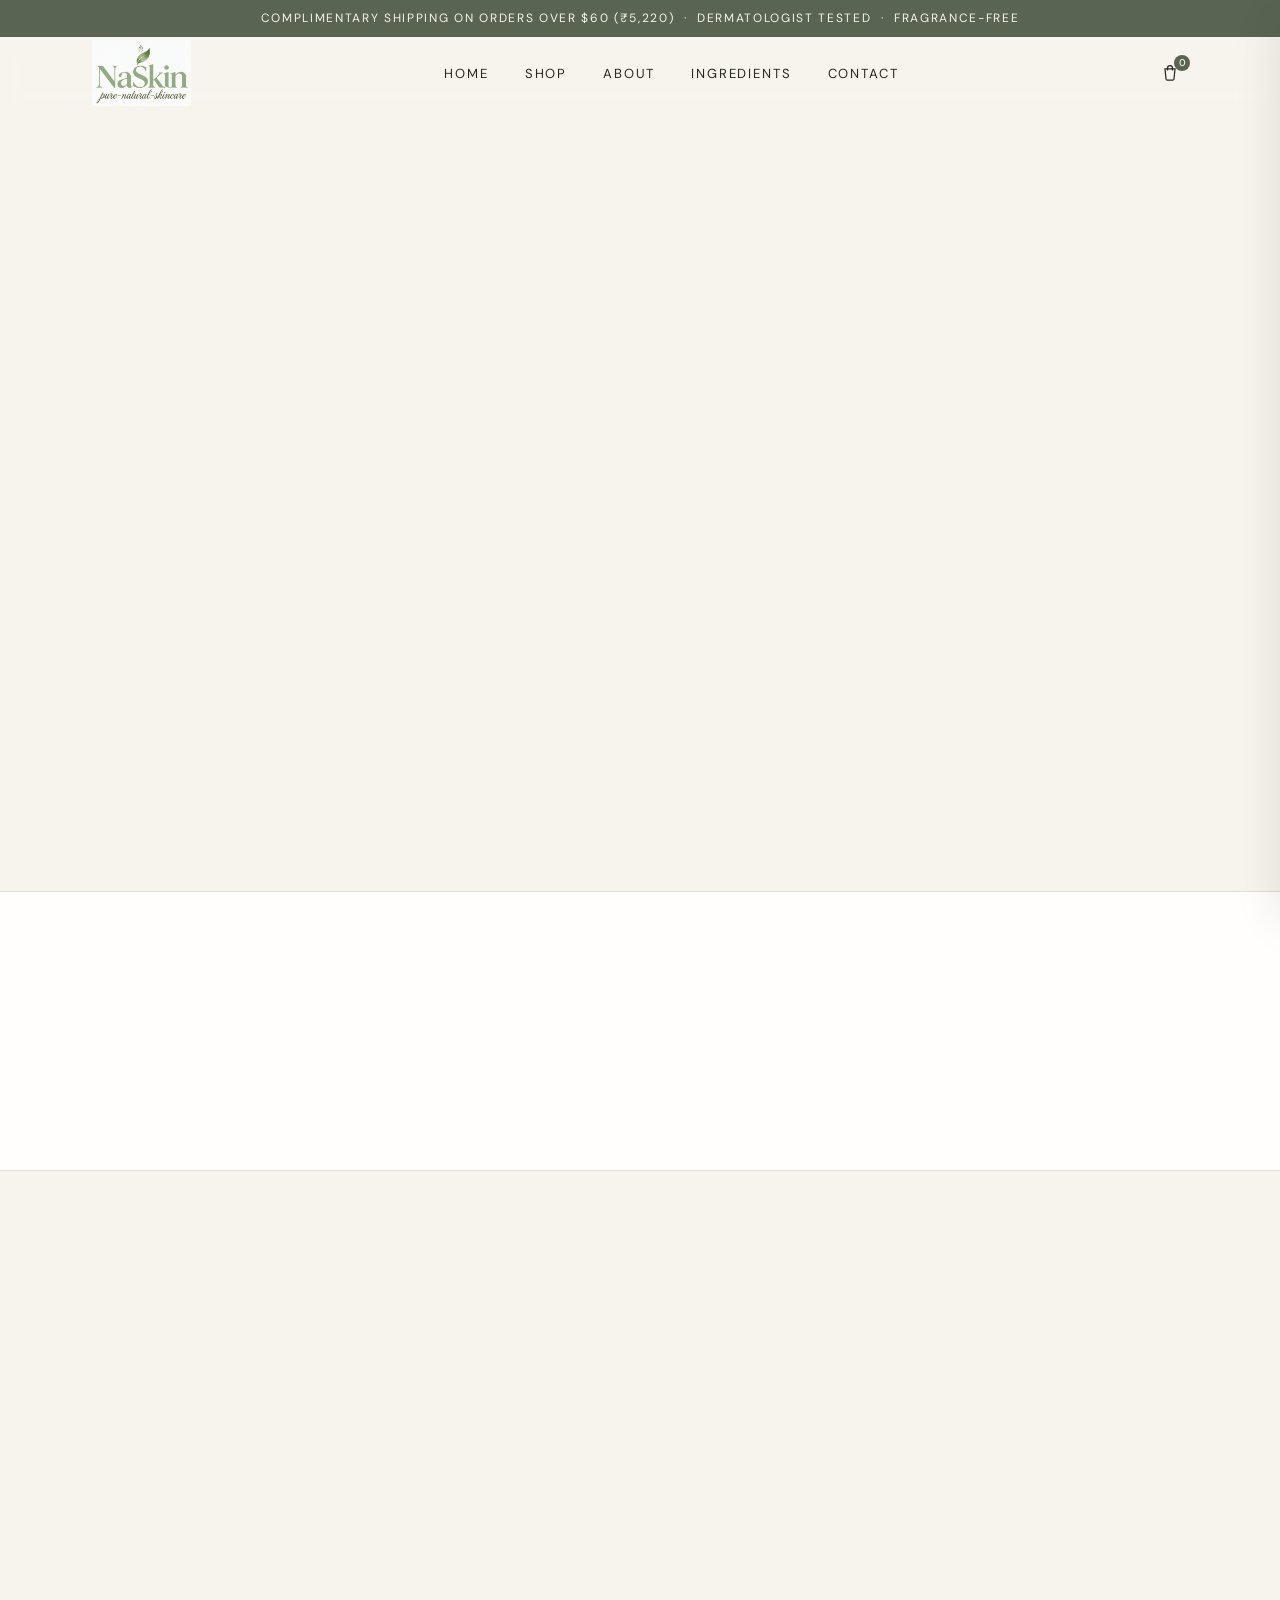
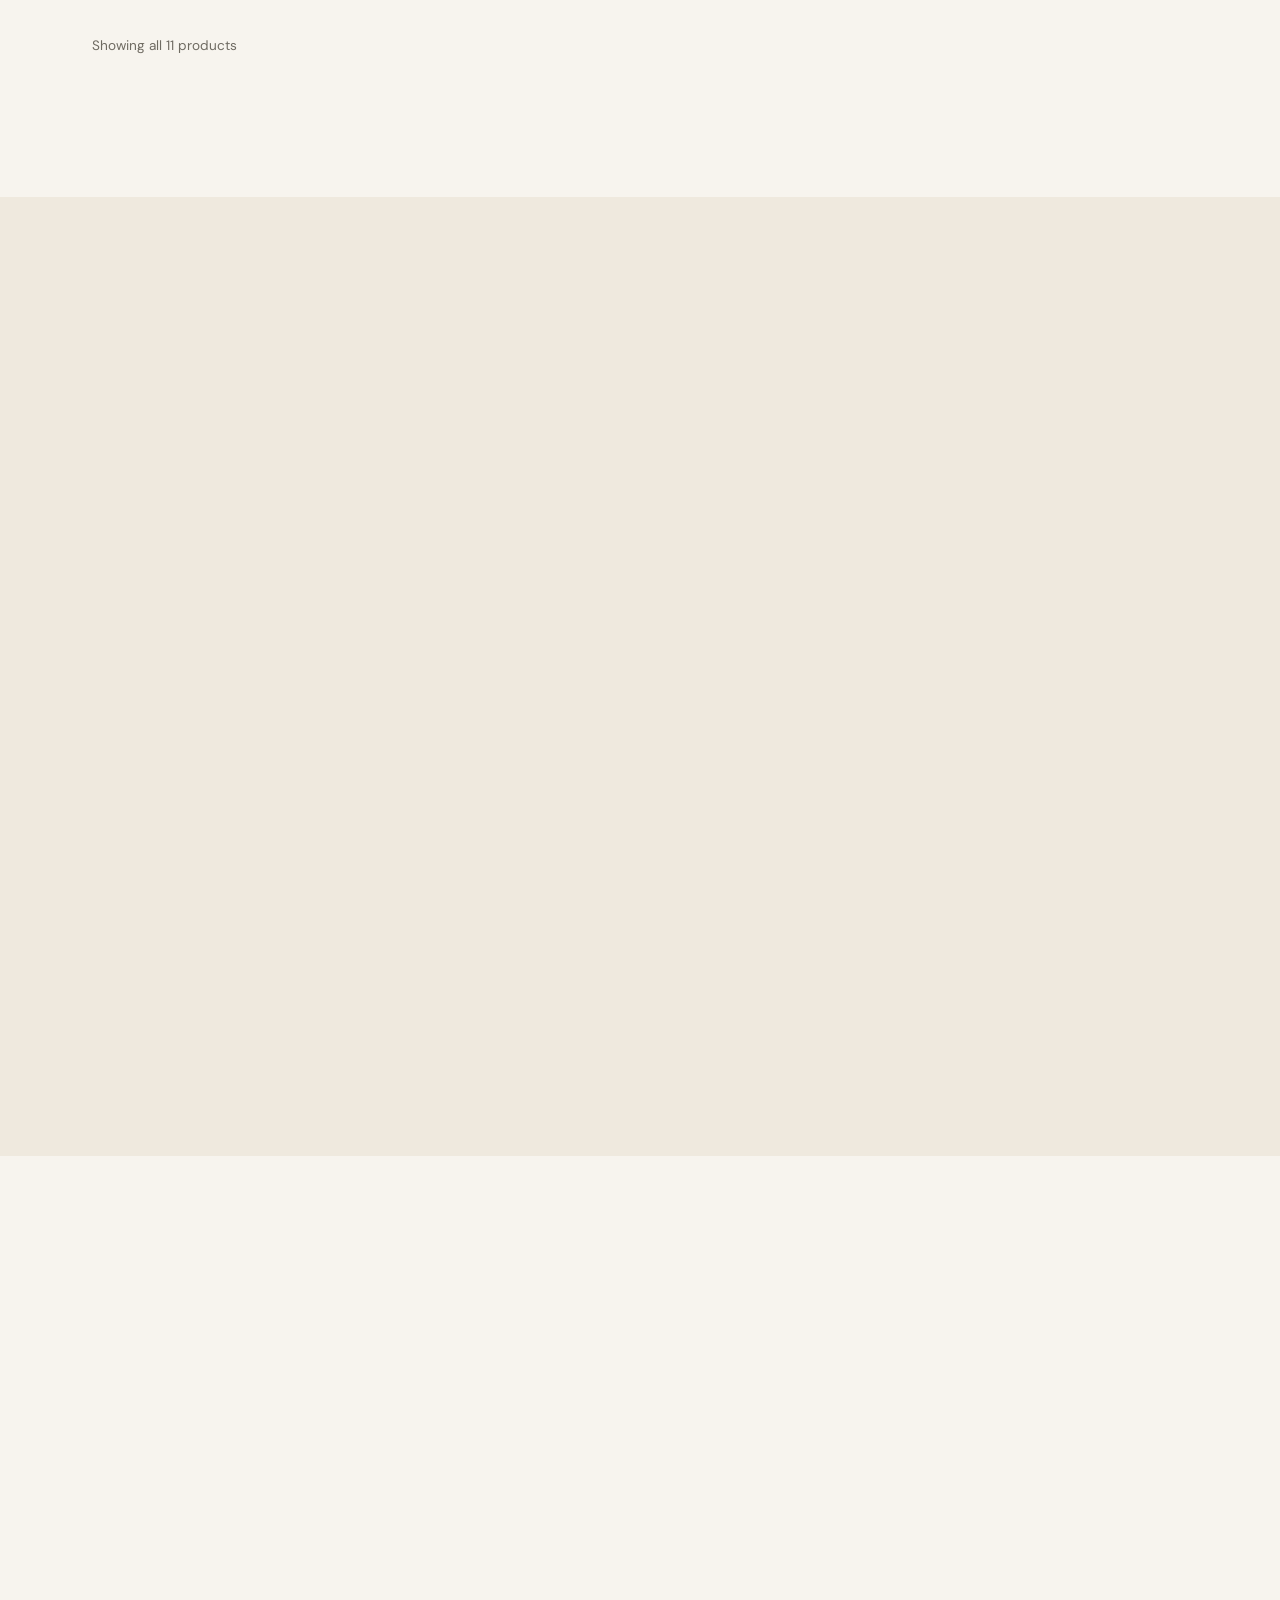
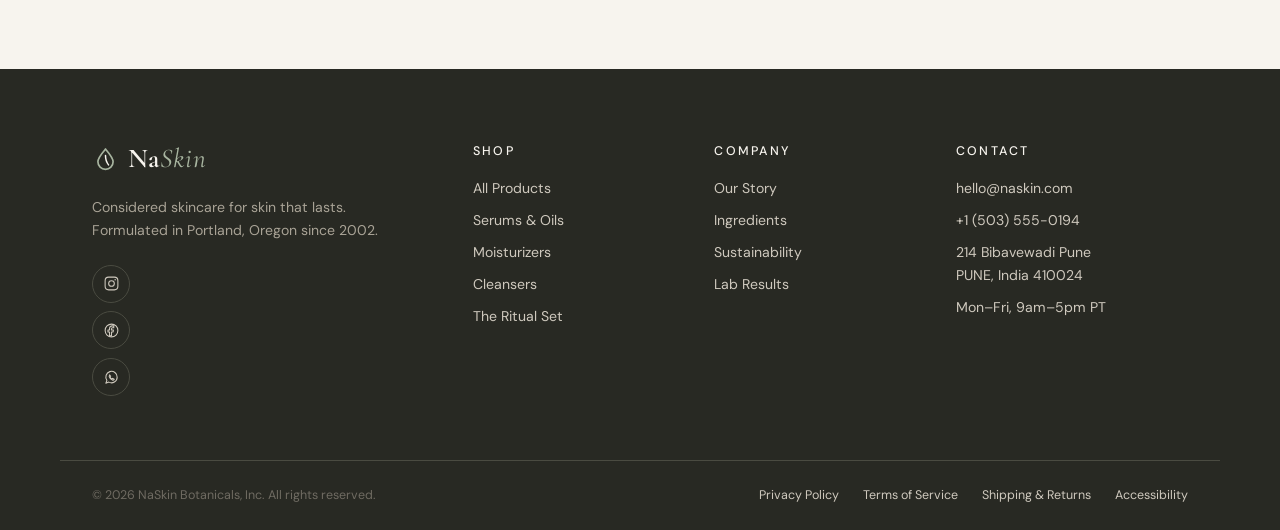
==== index.html @ 8fbca03e "Update fmt.Println output from 'Hello' to 'Goodbye'" ====
<!DOCTYPE html>
<html lang="en">
<head>
  <meta charset="UTF-8" />
  <meta name="viewport" content="width=device-width, initial-scale=1.0" />
  <title>NaSkin — Considered Skincare for Skin That Lasts</title>
  <meta name="description" content="NaSkin creates gentle, clinically-backed skincare with natural ingredients. Dermatologist tested, vegan, and fragrance-free." />
  <link rel="preconnect" href="https://fonts.googleapis.com" />
  <link rel="preconnect" href="https://fonts.gstatic.com" crossorigin />
  <link href="https://fonts.googleapis.com/css2?family=Cormorant+Garamond:ital,wght@0,400;0,500;0,600;1,400&family=DM+Sans:ital,opsz,wght@0,9..40,300;0,9..40,400;0,9..40,500;1,400&display=swap" rel="stylesheet" />
  <link rel="stylesheet" href="styles.css" />
</head>
<body>
  <a class="skip-link" href="#main">Skip to content</a>

    <div class="announce">Complimentary shipping on orders over $60 (₹5,220) &nbsp;·&nbsp; Dermatologist tested &nbsp;·&nbsp; Fragrance-free</div>

  <!-- ============ HEADER ============ -->
  <header class="site-header" id="top">
    <div class="container header-inner">
       <a href="#top" class="logo" aria-label="NaSkin home">
  <img
    src="logo-new.png"
    alt="NaSkin — pure natural skincare"
    class="logo-img"
    />
  </a>
      <nav class="primary-nav" id="primary-nav" aria-label="Primary">
        <ul>
          <li><a href="#top">Home</a></li>
          <li><a href="#shop">Shop</a></li>
          <li><a href="#about">About</a></li>
          <li><a href="#ingredients">Ingredients</a></li>
          <li><a href="#contact-section">Contact</a></li>
        </ul>
      </nav>

      <div class="header-actions">
        <button class="cart-btn" id="cart-open" aria-label="Open shopping cart">
          <svg viewBox="0 0 24 24" width="20" height="20" fill="none" stroke="currentColor" stroke-width="1.5" aria-hidden="true"><path d="M6 7h12l-1.2 12.2a1.5 1.5 0 0 1-1.5 1.3H8.7a1.5 1.5 0 0 1-1.5-1.3L6 7Z"/><path d="M9 9V6a3 3 0 0 1 6 0v3"/></svg>
          <span class="cart-count" id="cart-count" aria-hidden="true">0</span>
        </button>
        <button class="nav-toggle" id="nav-toggle" aria-expanded="false" aria-controls="primary-nav" aria-label="Open menu">
          <span></span><span></span>
        </button>
      </div>
    </div>
  </header>

  <main id="main">
    <!-- ============ HERO ============ -->
    <section class="hero">
      <div class="container hero-grid">
        <div class="hero-copy reveal">
          <p class="eyebrow">The Barrier Collection — new for spring</p>
          <h1>Skincare, distilled to what your skin actually needs.</h1>
          <p class="lede">Nine essentials. Nothing extra. Clinically studied actives and cold-pressed botanicals, formulated in small batches for calm, resilient skin.</p>
          <div class="hero-cta">
            <a href="#shop" class="btn btn-primary">Shop Now</a>
            <a href="#ingredients" class="btn-link">Explore our ingredients →</a>
          </div>
          <ul class="hero-trust" aria-label="Brand assurances">
            <li>Dermatologist tested</li>
            <li>Vegan &amp; cruelty-free</li>
            <li>Free of fragrance &amp; dyes</li>
          </ul>
        </div>

        <div class="hero-media reveal">
          <figure class="hero-arch">
            <img src="https://images.pexels.com/photos/11145810/pexels-photo-11145810.jpeg?auto=compress&cs=tinysrgb&w=1000" alt="NaSkin serum bottle on a wooden tray beside soft white flowers in natural daylight" width="1000" height="1250" fetchpriority="high" />
          </figure>
          <div class="hero-tag">
            <span class="hero-tag-new">New</span>
            <strong>Barrier Repair Serum</strong>
            <span class="hero-tag-price">$54 · ₹4,698</span>
          </div>
        </div>
      </div>
    </section>

    <!-- ============ BENEFITS ============ -->
    <section class="benefits" aria-label="Why customers trust NaSkin">
      <div class="container benefits-grid">
        <div class="benefit reveal">
          <svg viewBox="0 0 24 24" aria-hidden="true"><path d="M12 3c-3.5 4.2-6 7.3-6 10.5a6 6 0 0 0 12 0C18 10.3 15.5 7.2 12 3Z"/><path d="M9.5 13.5a2.8 2.8 0 0 0 2.5 3"/></svg>
          <h3>Dermatologist tested</h3>
          <p>Every formula is patch-tested and reviewed by board-certified dermatologists.</p>
        </div>
        <div class="benefit reveal">
          <svg viewBox="0 0 24 24" aria-hidden="true"><path d="M12 21c-5-2.5-8-6-8-10a8 8 0 0 1 16 0c0 4-3 7.5-8 10Z"/><path d="M8.5 11.5c2 2.2 5 2.2 7 0"/></svg>
          <h3>Gentle by design</h3>
          <p>pH-balanced, fragrance-free formulas safe for sensitive and reactive skin.</p>
        </div>
        <div class="benefit reveal">
          <svg viewBox="0 0 24 24" aria-hidden="true"><path d="M4 15c5 1 11 1 16-6-7-1-13 1-16 6Z"/><path d="M4 15c1 2.5 3.5 4 6 4"/><path d="M12 15c0-3 1.5-5.5 4-7"/></svg>
          <h3>Traceable botanicals</h3>
          <p>Plant actives sourced from named farms, with full ingredient sourcing published.</p>
        </div>
        <div class="benefit reveal">
          <svg viewBox="0 0 24 24" aria-hidden="true"><path d="M3 8h13v9H3z"/><path d="M16 10h3l2 3v4h-5"/><circle cx="7" cy="17" r="1.6"/><circle cx="17.5" cy="17" r="1.6"/></svg>
          <h3>Shipped carbon-neutral</h3>
          <p>Recyclable glass, plastic-free packing, and free delivery over $60.</p>
        </div>
      </div>
    </section>

    <!-- ============ SHOP ALL PRODUCTS ============ -->
    <section class="section shop" id="shop">
      <div class="container">
        <div class="section-head reveal">
          <p class="eyebrow">The Collection</p>
          <h2>Shop all products</h2>
          <p>Eleven essentials, each formulated to earn its place. Filter by category or price to find yours.</p>
        </div>

        <div class="shop-filters reveal" role="group" aria-label="Filter and sort products">
          <div class="filter-pills" id="category-pills">
            <button class="pill active" data-cat="all" aria-pressed="true">All</button>
            <button class="pill" data-cat="serums" aria-pressed="false">Serums &amp; Oils</button>
            <button class="pill" data-cat="moisturizers" aria-pressed="false">Moisturizers</button>
            <button class="pill" data-cat="cleansers" aria-pressed="false">Cleansers</button>
            <button class="pill" data-cat="treatments" aria-pressed="false">Treatments</button>
          </div>

          <div class="filter-selects">
            <label class="select-label">Price
              <select id="price-filter" class="sort-select">
                <option value="all">All prices</option>
                <option value="under40">(Under $40 · under ₹3,480)</option>
                <option value="m40to60">$40 – $60 · ₹3,480 – ₹5,220</option>
                <option value="over60">Over $60 · over ₹5,220</option>
              </select>
            </label>
            <label class="select-label">Sort
              <select id="sort-select" class="sort-select">
                <option value="featured">Featured</option>
                <option value="price-asc">Price: Low to High</option>
                <option value="price-desc">Price: High to Low</option>
                <option value="rating">Top Rated</option>
              </select>
            </label>
          </div>
        </div>

        <p class="result-count" id="result-count" aria-live="polite"></p>

        <div class="product-grid" id="shop-grid"></div>

        <div class="empty-state" id="empty-state" hidden>
          <h3>Nothing matches those filters</h3>
          <p>Try widening your price range or removing a category.</p>
          <button class="btn btn-secondary" id="clear-filters" type="button">Clear Filters</button>
        </div>
      </div>
    </section>

    <!-- ============ INGREDIENTS ============ -->
    <section class="ingredients section" id="ingredients">
      <div class="container ingredients-grid">
        <figure class="ingredients-media reveal">
          <img src="https://images.pexels.com/photos/19724489/pexels-photo-19724489.jpeg?auto=compress&cs=tinysrgb&w=1000" alt="Serum vials arranged with fresh flowers and a smooth stone in soft daylight" loading="lazy" />
        </figure>
        <div class="ingredients-copy">
          <div class="section-head left reveal">
            <p class="eyebrow">Inside the bottle</p>
            <h2>Nature first. Evidence always.</h2>
            <p>Every active earns its place with published research — and every botanical is traceable to the farm it came from.</p>
          </div>

          <ul class="ingredient-list">
            <li class="reveal">
              <img src="https://images.pexels.com/photos/1634502/pexels-photo-1634502.jpeg?auto=compress&cs=tinysrgb&w=400" alt="Aloe vera leaves against a pastel background" loading="lazy" />
              <div><h3>Aloe Vera</h3><p>Cooling polysaccharides that calm redness and support hydration.</p></div>
            </li>
            <li class="reveal">
              <img src="https://images.pexels.com/photos/17602849/pexels-photo-17602849.jpeg?auto=compress&cs=tinysrgb&w=400" alt="Fresh tea tree leaves beside a skincare bottle on stone" loading="lazy" />
              <div><h3>Green Tea Extract</h3><p>Antioxidant EGCG defends against pollution and UV stress.</p></div>
            </li>
            <li class="reveal">
              <img src="https://images.pexels.com/photos/31401737/pexels-photo-31401737.jpeg?auto=compress&cs=tinysrgb&w=400" alt="Natural botanical ingredients with honey and seeds, flat lay" loading="lazy" />
              <div><h3>Oat Lipids &amp; Honey</h3><p>Clinically shown to soothe eczema-prone, reactive skin.</p></div>
            </li>
            <li class="reveal">
              <img src="https://images.pexels.com/photos/11812426/pexels-photo-11812426.jpeg?auto=compress&cs=tinysrgb&w=400" alt="Cream jars surrounded by ferns on a wooden board" loading="lazy" />
              <div><h3>Niacinamide 5%</h3><p>A studied vitamin B3 dose that evens tone and refines pores.</p></div>
            </li>
          </ul>
        </div>
      </div>
    </section>

    <!-- ============ WHY CHOOSE US ============ -->
    <section class="why section" id="about">
      <div class="container why-grid">
        <div class="why-copy">
          <div class="section-head left reveal">
            <p class="eyebrow">Why NaSkin</p>
            <h2>Honest skincare, held to a higher standard</h2>
          </div>
          <ol class="why-list">
            <li class="reveal"><h3>Radical transparency</h3><p>Full concentrations on every label, third-party lab results published for each batch.</p></li>
            <li class="reveal"><h3>Gentle, complete formulas</h3><p>No fragrance, dyes, drying alcohols, or essential-oil cocktails — ever.</p></li>
            <li class="reveal"><h3>Proven results</h3><p>In an 8-week consumer study, 94% reported calmer, more hydrated skin.</p></li>
            <li class="reveal"><h3>Made responsibly</h3><p>Small batches in Portland, Oregon, in refillable glass.</p></li>
          </ol>
        </div>
        <figure class="why-media reveal">
          <img src="https://images.pexels.com/photos/36207011/pexels-photo-36207011.jpeg?auto=compress&cs=tinysrgb&w=1000" alt="Hands smoothing moisturizing cream against a warm neutral backdrop" loading="lazy" />
        </figure>
      </div>
    </section>

    <!-- ============ ROUTINE ============ -->
    <section class="routine section" id="routine">
      <div class="container">
        <div class="section-head reveal">
          <p class="eyebrow">The evening ritual</p>
          <h2>Four steps. Ten minutes. Every night.</h2>
        </div>
        <ol class="routine-steps">
          <li class="routine-step reveal">
            <span class="step-num">01</span>
            <img src="https://images.pexels.com/photos/7356377/pexels-photo-7356377.jpeg?auto=compress&cs=tinysrgb&w=400" alt="Green Tea Foam Cleanser tube" loading="lazy" />
            <h3>Cleanse</h3>
            <p>Massage the foam cleanser onto damp skin for 60 seconds, rinse warm.</p>
          </li>
          <li class="routine-step reveal">
            <span class="step-num">02</span>
            <img src="https://images.pexels.com/photos/7797734/pexels-photo-7797734.jpeg?auto=compress&cs=tinysrgb&w=400" alt="Renewal Facial Serum dropper bottle" loading="lazy" />
            <h3>Treat</h3>
            <p>Press 3–4 drops of the Renewal Serum into skin, neck to forehead.</p>
          </li>
          <li class="routine-step reveal">
            <span class="step-num">03</span>
            <img src="https://images.pexels.com/photos/6690857/pexels-photo-6690857.jpeg?auto=compress&cs=tinysrgb&w=400" alt="Hydra Cloud Cream in a glass jar with skincare tools" loading="lazy" />
            <h3>Moisturize</h3>
            <p>Seal everything in with a pea-sized amount of Hydra Cloud Cream.</p>
          </li>
          <li class="routine-step reveal">
            <span class="step-num">04</span>
            <img src="https://images.pexels.com/photos/7795829/pexels-photo-7795829.jpeg?auto=compress&cs=tinysrgb&w=400" alt="Botanical Recovery Oil dropper bottle on a wooden tray" loading="lazy" />
            <h3>Restore</h3>
            <p>Finish with two drops of Recovery Oil on dry areas, 2–3 nights a week.</p>
          </li>
        </ol>
      </div>
    </section>

    <!-- ============ TESTIMONIALS ============ -->
    <section class="testimonials section" aria-label="Customer reviews">
      <div class="container">
        <div class="section-head reveal">
          <p class="eyebrow">From our community</p>
          <h2>Trusted by 40,000+ routines</h2>
        </div>
        <div class="testimonial-grid">
          <figure class="testimonial reveal">
            <div class="stars" aria-label="Rated 5 out of 5 stars">★★★★★</div>
            <blockquote>“My dermatologist recommended the serum for my rosacea, and six weeks in my cheeks are genuinely calm for the first time in years. I’ve reordered three times.”</blockquote>
            <figcaption>
              <span class="avatar-wrap"><img class="avatar" src="https://images.unsplash.com/photo-1494790108377-be9c29b29330?auto=format&fit=facearea&facepad=2.5&w=160&h=160" alt="Portrait of Amara M." loading="lazy" onerror="this.style.display='none'" /></span>
              <span><strong>Amayra Ja.</strong><small>Verified buyer · Mumbai, India</small></span>
            </figcaption>
          </figure>

          <figure class="testimonial reveal">
            <div class="stars" aria-label="Rated 5 out of 5 stars">★★★★★</div>
            <blockquote>“I have sensitive, combination skin and almost everything breaks me out. The cleanser and cloud cream are the first pair I’ve finished to the last drop — no stinging, no flare-ups.”</blockquote>
            <figcaption>
              <span class="avatar-wrap"><img class="avatar" src="https://images.unsplash.com/photo-1534528741775-53994a69daeb?auto=format&fit=facearea&facepad=2.5&w=160&h=160" alt="Portrait of Sofia K." loading="lazy" onerror="this.style.display='none'" /></span>
              <span><strong>Mamta Su.</strong><small>Verified buyer · Pune, India</small></span>
            </figcaption>
          </figure>

          <figure class="testimonial reveal">
            <div class="stars" aria-label="Rated 4 out of 5 stars">★★★★☆</div>
            <blockquote>“What sold me was the lab reports — you rarely see a brand publish batch results. The recovery oil has faded my post-acne marks faster than anything else I’ve tried.”</blockquote>
            <figcaption>
              <span class="avatar-wrap"><img class="avatar" src="https://images.unsplash.com/photo-1517841905240-472988babdf9?auto=format&fit=facearea&facepad=2.5&w=160&h=160" alt="Portrait of Lena R." loading="lazy" onerror="this.style.display='none'" /></span>
              <span><strong>Juveriah Sh.</strong><small>Verified buyer · Dubai, UAE</small></span>
            </figcaption>
          </figure>
        </div>
      </div>
    </section>

    <!-- ============ NEWSLETTER ============ -->
    <section class="newsletter" aria-label="Newsletter signup">
      <div class="container newsletter-inner reveal">
        <p class="eyebrow">The NaSkin Letter</p>
        <h2>Skin wisdom, once a week</h2>
        <p>Dermatologist-reviewed routines, ingredient deep-dives, and early access to limited batches. No noise.</p>
        <form id="newsletter-form" novalidate>
          <label class="sr-only" for="newsletter-email">Email address</label>
          <input type="email" id="newsletter-email" name="email" placeholder="Your email address" autocomplete="email" required />
          <button type="submit" class="btn btn-primary">Subscribe</button>
        </form>
        <p class="form-status" id="form-status" role="status" aria-live="polite"></p>
        <p class="fineprint">By subscribing you agree to our <a href="#contact">Privacy Policy</a>. Unsubscribe anytime.</p>
      </div>
    </section>

    <!-- ============ CONTACT ============ -->
    <section class="section contact" id="contact-section">
      <div class="container contact-grid">
        <div class="section-head left reveal">
          <p class="eyebrow">Get in touch</p>
          <h2>We're here for your skin</h2>
          <p>Questions about a formula, your order, or your routine? Our skincare team replies within one business day.</p>
          <ul class="contact-details">
            <li><strong>Email</strong><a href="mailto:hello@naskin.com">hello@naskin.com</a></li>
            <li><strong>Phone</strong><a href="tel:+15035550194">+1 (503) 555-0194</a></li>
            <li><strong>Studio</strong>214 Bibavewadi Pune, India, 410024</li>
            <li><strong>Hours</strong>Mon–Fri, 9am–5pm PT</li>
          </ul>
        </div>
        <form class="contact-form reveal" id="contact-form" novalidate>
          <label for="contact-name">Name</label>
          <input type="text" id="contact-name" required />
          <label for="contact-email">Email</label>
          <input type="email" id="contact-email" required />
          <label for="contact-message">Message</label>
          <textarea id="contact-message" rows="5" required></textarea>
          <button type="submit" class="btn btn-primary btn-block">Send Message</button>
          <p class="form-status" id="contact-status" role="status" aria-live="polite"></p>
        </form>
      </div>
    </section>
  </main>
        
  <!-- ============ FOOTER ============ -->
  <footer class="site-footer" id="contact">
    <div class="container footer-grid">
      <div class="footer-brand">
        <a href="#top" class="logo logo-light">
          <svg class="logo-mark" viewBox="0 0 24 24" aria-hidden="true">
            <path d="M12 2.75C15.8 7.2 18.75 10.5 18.75 14a6.75 6.75 0 0 1-13.5 0C5.25 10.5 8.2 7.2 12 2.75Z"/>
            <path class="logo-vein" d="M12 8.5c0 3.2.9 6.1 2.7 8.3"/>
          </svg>
          <span class="logo-word">Na<em>Skin</em></span>
        </a>
        <p>Considered skincare for skin that lasts. Formulated in Portland, Oregon since 2002.</p>
        <ul class="socials" aria-label="Social media">
<li>
  <a href="https://instagram.com/YOUR_USERNAME" aria-label="NaSkin on Instagram" target="_blank" rel="noopener">
    <svg viewBox="0 0 24 24" aria-hidden="true">
      <rect x="3" y="3" width="18" height="18" rx="5"></rect>
      <circle cx="12" cy="12" r="4"></circle>
      <circle cx="17.2" cy="6.8" r="1" fill="currentColor" stroke="none"></circle>
    </svg>
  </a>
</li>

<li>
  <a href="https://facebook.com/YOUR_USERNAME" aria-label="NaSkin on Facebook" target="_blank" rel="noopener">
    <svg viewBox="0 0 24 24" aria-hidden="true">
      <circle cx="12" cy="12" r="9"></circle>
      <path d="M13.2 8.2h2V5.5h-2c-2.5 0-4 1.5-4 4.2v1.7H7v2.7h2.2v5.4h2.8v-5.4h2.3l.4-2.7H12v-1.5c0-1.1.4-1.7 1.2-1.7z"></path>
    </svg>
  </a>
</li>

<li>
  <a href="https://wa.me/YOURPHONENUMBER" aria-label="NaSkin on WhatsApp" target="_blank" rel="noopener">
    <svg viewBox="0 0 24 24" aria-hidden="true">
      <path d="M20 11.5a8 8 0 0 1-11.8 7L4 20l1.5-4A8 8 0 1 1 20 11.5z"></path>
      <path d="M9 8.5c.3-.3.7-.2.9.2l.8 1.5c.2.3.1.6-.1.8l-.6.5c.6 1.1 1.5 2 2.6 2.6l.5-.6c.2-.2.5-.3.8-.1l1.5.8c.4.2.5.6.2.9-.5.6-1.2.9-1.9.7-2.2-.6-4.3-2.7-4.9-4.9-.2-.7.1-1.4.7-1.9z"></path>
    </svg>
  </a>
</li>

        </ul>
      </div>

      <nav aria-label="Shop links">
        <h3>Shop</h3>
        <ul>
          <li><a href="#shop">All Products</a></li>
          <li><a href="#shop">Serums &amp; Oils</a></li>
          <li><a href="#shop">Moisturizers</a></li>
          <li><a href="#shop">Cleansers</a></li>
          <li><a href="#routine">The Ritual Set</a></li>
        </ul>
      </nav>

      <nav aria-label="Company links">
        <h3>Company</h3>
        <ul>
          <li><a href="#about">Our Story</a></li>
          <li><a href="#ingredients">Ingredients</a></li>
          <li><a href="#about">Sustainability</a></li>
          <li><a href="#about">Lab Results</a></li>
        </ul>
      </nav>

      <div>
        <h3>Contact</h3>
        <ul>
          <li><a href="mailto:hello@naskin.com">hello@naskin.com</a></li>
          <li><a href="tel:+15035550194">+1 (503) 555-0194</a></li>
          <li>214 Bibavewadi Pune <br />PUNE, India 410024</li>
          <li>Mon–Fri, 9am–5pm PT</li>
        </ul>
      </div>
    </div>

    <div class="container footer-bottom">
      <p>© <span id="year">2025</span> NaSkin Botanicals, Inc. All rights reserved.</p>
      <ul>
        <li><a href="#">Privacy Policy</a></li>
        <li><a href="#">Terms of Service</a></li>
        <li><a href="#">Shipping &amp; Returns</a></li>
        <li><a href="#">Accessibility</a></li>
      </ul>
    </div>
  </footer>

  <!-- ============ CART DRAWER ============ -->
  <div class="cart-overlay" id="cart-overlay" hidden></div>
  <aside class="cart-drawer" id="cart-drawer" aria-label="Shopping cart" aria-hidden="true">
    <div class="cart-head">
      <h2>Your Cart</h2>
      <button class="cart-close" id="cart-close" aria-label="Close cart">×</button>
    </div>
    <ul class="cart-items" id="cart-items"></ul>
    <p class="cart-empty" id="cart-empty">Your cart is empty — your skin is waiting.</p>
    <div class="cart-foot">
      <div class="cart-subtotal">Subtotal <strong id="cart-subtotal">$0</strong></div>
      <p class="fineprint">Shipping &amp; taxes calculated at checkout.</p>
      <button class="btn btn-primary btn-block" id="checkout">Checkout</button>
    </div>
  </aside>

  <div class="toast-region" id="toast-region" aria-live="polite" aria-atomic="false"></div>

  <script src="products.js"></script>
  <script src="script.js"></script>
</body>
</html>
---- styles.css ----
/* ============================================================
   NaSkin — Design System
   ============================================================ */
:root {
  --ivory: #f7f4ee;
  --cream: #efe9de;
  --beige: #d8cbb9;
  --blush: #f0e2dc;
  --sage: #a8b5a0;
  --sage-dark: #596452;
  --ink: #282923;
  --muted: #6f6b62;
  --white: #fffefc;
  --line: #e4ddd1;
  --gold: #b08d57;
  --error: #a3402f;

  --font-display: "Cormorant Garamond", Georgia, "Times New Roman", serif;
  --font-body: "DM Sans", "Helvetica Neue", Arial, sans-serif;

  --shadow-soft: 0 10px 30px rgba(40, 41, 35, 0.08);
  --shadow-lift: 0 18px 44px rgba(40, 41, 35, 0.12);

  --radius-sm: 3px;
  --radius-md: 6px;
  --radius-pill: 999px;

  --container: 1160px;
  --section-pad: clamp(4.5rem, 9vw, 7.5rem);
}

/* ---------- Reset & base ---------- */
*, *::before, *::after { box-sizing: border-box; margin: 0; padding: 0; }

html { scroll-behavior: smooth; }

body {
  font-family: var(--font-body);
  font-weight: 400;
  color: var(--ink);
  background: var(--ivory);
  line-height: 1.65;
  -webkit-font-smoothing: antialiased;
}

img { display: block; max-width: 100%; height: auto; }

h1, h2, h3 {
  font-family: var(--font-display);
  font-weight: 500;
  line-height: 1.12;
  letter-spacing: 0.005em;
}

h1 { font-size: clamp(2.6rem, 5.4vw, 4.4rem); }
h2 { font-size: clamp(1.9rem, 3.4vw, 2.75rem); }
h3 { font-size: 1.35rem; }

p { color: var(--muted); }
a { color: inherit; }
ul, ol { list-style: none; }
button { font: inherit; cursor: pointer; }

:focus-visible {
  outline: 2px solid var(--sage-dark);
  outline-offset: 3px;
  border-radius: 2px;
}

.container { max-width: var(--container); margin-inline: auto; padding-inline: clamp(1.25rem, 4vw, 2rem); }
.section { padding-block: var(--section-pad); }

.sr-only {
  position: absolute; width: 1px; height: 1px;
  padding: 0; margin: -1px; overflow: hidden;
  clip: rect(0 0 0 0); white-space: nowrap; border: 0;
}

.skip-link {
  position: absolute; left: 1rem; top: -3rem; z-index: 200;
  background: var(--ink); color: var(--ivory);
  padding: 0.6rem 1.1rem; border-radius: var(--radius-sm);
  transition: top 0.2s ease;
}
.skip-link:focus { top: 1rem; }

/* ---------- Type helpers ---------- */
.eyebrow {
  font-size: 0.78rem;
  letter-spacing: 0.22em;
  text-transform: uppercase;
  color: var(--sage-dark);
  font-weight: 500;
  margin-bottom: 1rem;
}

.section-head { text-align: center; max-width: 620px; margin: 0 auto clamp(2.5rem, 5vw, 4rem); }
.section-head.left { text-align: left; margin-inline: 0; }
.section-head h2 { margin-bottom: 0.9rem; }

.fineprint { font-size: 0.8rem; color: var(--muted); }
.fineprint a { text-decoration: underline; text-underline-offset: 2px; }

/* ---------- Buttons ---------- */
.btn {
  display: inline-block;
  padding: 0.85rem 1.9rem;
  border: 1px solid transparent;
  border-radius: var(--radius-sm);
  font-size: 0.86rem;
  font-weight: 500;
  letter-spacing: 0.12em;
  text-transform: uppercase;
  text-decoration: none;
  transition: background 0.25s ease, color 0.25s ease, transform 0.25s ease, box-shadow 0.25s ease;
}

.btn-primary { background: var(--ink); color: var(--ivory); }
.btn-primary:hover { background: var(--sage-dark); transform: translateY(-1px); box-shadow: var(--shadow-soft); }

.btn-secondary { background: transparent; color: var(--ink); border-color: var(--ink); padding: 0.6rem 1.25rem; letter-spacing: 0.1em; font-size: 0.78rem; }
.btn-secondary:hover { background: var(--ink); color: var(--ivory); }

.btn-link {
  font-size: 0.86rem; letter-spacing: 0.06em; font-weight: 500;
  text-decoration: none; border-bottom: 1px solid var(--ink); padding-bottom: 2px;
  transition: color 0.25s ease, border-color 0.25s ease;
}
.btn-link:hover { color: var(--sage-dark); border-color: var(--sage-dark); }

.btn-block { width: 100%; text-align: center; }

/* ---------- Announcement + Header ---------- */
.announce {
  background: var(--sage-dark);
  color: var(--ivory);
  text-align: center;
  font-size: 0.75rem;
  letter-spacing: 0.14em;
  text-transform: uppercase;
  padding: 0.55rem 1rem;
}

.site-header {
  position: sticky; top: 0; z-index: 100;
  background: rgba(247, 244, 238, 0.88);
  backdrop-filter: blur(10px);
  -webkit-backdrop-filter: blur(10px);
  border-bottom: 1px solid transparent;
  transition: border-color 0.3s ease, box-shadow 0.3s ease;
}
.site-header.scrolled { border-bottom-color: var(--line); box-shadow: 0 6px 24px rgba(40, 41, 35, 0.06); }

.header-inner { display: flex; align-items: center; justify-content: space-between; height: 72px; }

/* ---------- Logo ---------- */
.logo {
  display: inline-flex;
  align-items: center;
  gap: 0.55rem;
  text-decoration: none;
}
.logo-mark {
  width: 27px; height: 27px;
  fill: none;
  stroke: var(--sage-dark);
  stroke-width: 1.5;
  stroke-linecap: round;
  stroke-linejoin: round;
  flex-shrink: 0;
  transition: transform 0.35s ease;
}
.logo:hover .logo-mark { transform: translateY(-1px) scale(1.04); }
.logo-vein { stroke: var(--sage); stroke-width: 1.3; }

.logo-word {
  font-family: var(--font-display);
  font-size: 1.7rem;
  font-weight: 600;
  letter-spacing: 0.02em;
  line-height: 1;
  color: var(--ink);
}
.logo-word em { font-style: italic; font-weight: 400; color: var(--sage-dark); }

.logo-light .logo-mark { stroke: var(--sage); }
.logo-light .logo-vein { stroke: var(--ivory); }
.logo-light .logo-word { color: var(--ivory); }
.logo-light .logo-word em { color: var(--sage); }

.primary-nav ul { display: flex; gap: 2.25rem; }
.primary-nav a {
  font-size: 0.82rem;
  letter-spacing: 0.14em;
  text-transform: uppercase;
  text-decoration: none;
  color: var(--ink);
  padding: 0.4rem 0;
  position: relative;
}
.primary-nav a::after {
  content: "";
  position: absolute; left: 0; bottom: 0;
  width: 100%; height: 1px;
  background: var(--sage-dark);
  transform: scaleX(0);
  transform-origin: left;
  transition: transform 0.3s ease;
}
.primary-nav a:hover::after,
.primary-nav a:focus-visible::after { transform: scaleX(1); }

.header-actions { display: flex; align-items: center; gap: 1rem; }

.cart-btn {
  position: relative;
  background: none; border: none; color: var(--ink);
  padding: 0.5rem; display: grid; place-items: center;
  transition: color 0.25s ease;
}
.cart-btn:hover { color: var(--sage-dark); }

.cart-count {
  position: absolute; top: 0; right: -2px;
  background: var(--sage-dark); color: var(--ivory);
  font-size: 0.62rem; font-weight: 500;
  min-width: 16px; height: 16px; border-radius: 50%;
  display: grid; place-items: center;
  transition: transform 0.2s ease;
}
.cart-count.bump { animation: bump 0.35s ease; }
@keyframes bump { 40% { transform: scale(1.35); } }

.nav-toggle {
  display: none;
  flex-direction: column; gap: 5px;
  background: none; border: none; padding: 0.6rem;
}
.nav-toggle span { width: 22px; height: 1.5px; background: var(--ink); transition: transform 0.3s ease, opacity 0.3s ease; }
.nav-toggle[aria-expanded="true"] span:nth-child(1) { transform: translateY(3.25px) rotate(45deg); }
.nav-toggle[aria-expanded="true"] span:nth-child(2) { transform: translateY(-3.25px) rotate(-45deg); }

/* ---------- Hero ---------- */
.hero { padding: clamp(3rem, 7vw, 6rem) 0 clamp(3.5rem, 7vw, 6.5rem); }

.hero-grid {
  display: grid;
  grid-template-columns: 1.1fr 0.9fr;
  gap: clamp(2.5rem, 6vw, 5rem);
  align-items: center;
}

.hero-copy h1 { margin-bottom: 1.4rem; max-width: 14ch; }
.lede { font-size: 1.08rem; max-width: 46ch; margin-bottom: 2.2rem; }

.hero-cta { display: flex; align-items: center; gap: 1.75rem; flex-wrap: wrap; margin-bottom: 2.5rem; }

.hero-trust { display: flex; gap: 1.5rem; flex-wrap: wrap; }
.hero-trust li {
  font-size: 0.78rem; letter-spacing: 0.05em;
  color: var(--muted);
  display: flex; align-items: center; gap: 0.5rem;
}
.hero-trust li::before {
  content: "";
  width: 5px; height: 5px; border-radius: 50%;
  background: var(--sage);
  flex-shrink: 0;
}

.hero-media { position: relative; }

.hero-arch {
  border-radius: 999px 999px var(--radius-md) var(--radius-md);
  overflow: hidden;
  box-shadow: var(--shadow-lift);
}
.hero-arch img {
  width: 100%;
  aspect-ratio: 4 / 5;
  object-fit: cover;
}

.hero-tag {
  position: absolute; left: -1.5rem; bottom: 2rem;
  background: var(--white);
  border: 1px solid var(--line);
  border-radius: var(--radius-sm);
  box-shadow: var(--shadow-soft);
  padding: 0.9rem 1.25rem;
  display: grid; gap: 0.15rem;
  font-size: 0.85rem;
  max-width: 220px;
}
.hero-tag-new {
  font-size: 0.68rem; letter-spacing: 0.18em;
  text-transform: uppercase; color: var(--sage-dark); font-weight: 500;
}
.hero-tag-price { color: var(--muted); }

/* ---------- Benefits ---------- */
.benefits { border-block: 1px solid var(--line); background: var(--white); padding-block: clamp(2.5rem, 5vw, 4rem); }

.benefits-grid {
  display: grid;
  grid-template-columns: repeat(4, 1fr);
  gap: clamp(1.5rem, 4vw, 3rem);
}

.benefit svg {
  width: 30px; height: 30px;
  fill: none; stroke: var(--sage-dark); stroke-width: 1.4;
  stroke-linecap: round; stroke-linejoin: round;
  margin-bottom: 1rem;
}
.benefit h3 { font-size: 1.05rem; margin-bottom: 0.4rem; }
.benefit p { font-size: 0.88rem; }

/* ---------- Products / Shop ---------- */
.product-grid {
  display: grid;
  grid-template-columns: repeat(4, 1fr);
  gap: clamp(1.25rem, 3vw, 2rem);
}

.product-card {
  background: var(--white);
  border: 1px solid var(--line);
  border-radius: var(--radius-md);
  overflow: hidden;
  display: flex; flex-direction: column;
  transition: transform 0.35s ease, box-shadow 0.35s ease;
}
.product-card:hover { transform: translateY(-5px); box-shadow: var(--shadow-lift); }

.product-media { position: relative; overflow: hidden; }
.product-media img {
  width: 100%;
  aspect-ratio: 1 / 1.1;
  object-fit: cover;
  transition: transform 0.6s ease;
}
.product-card:hover .product-media img { transform: scale(1.04); }

.badge {
  position: absolute; top: 0.9rem; left: 0.9rem;
  background: var(--blush); color: var(--ink);
  font-size: 0.65rem; letter-spacing: 0.14em; text-transform: uppercase;
  font-weight: 500;
  padding: 0.3rem 0.65rem;
  border-radius: var(--radius-sm);
}

.product-body { padding: 1.25rem 1.25rem 1.4rem; display: flex; flex-direction: column; flex: 1; }

.stars { color: var(--gold); font-size: 0.85rem; letter-spacing: 0.12em; margin-bottom: 0.5rem; }

.product-body h3 { font-size: 1.18rem; margin-bottom: 0.35rem; }
.product-body > p { font-size: 0.86rem; flex: 1; }

.product-foot {
  display: flex; align-items: center; justify-content: space-between;
  margin-top: 1.1rem; gap: 0.75rem;
}
.price { font-weight: 500; font-size: 1.02rem; }

/* Shop filter bar */
.shop-filters {
  display: flex; align-items: center; justify-content: space-between;
  gap: 1.25rem; flex-wrap: wrap;
  padding-bottom: 1.25rem;
  border-bottom: 1px solid var(--line);
  margin-bottom: 0.9rem;
}

.filter-pills { display: flex; flex-wrap: wrap; gap: 0.5rem; }

.pill {
  display: inline-flex; align-items: center; gap: 0.4rem;
  background: var(--white);
  border: 1px solid var(--line);
  border-radius: var(--radius-pill);
  padding: 0.5rem 1.05rem;
  font-size: 0.82rem;
  color: var(--ink);
  transition: background 0.25s ease, color 0.25s ease, border-color 0.25s ease;
}
.pill:hover { border-color: var(--sage-dark); color: var(--sage-dark); }
.pill.active { background: var(--ink); border-color: var(--ink); color: var(--ivory); }

.pill-count {
  font-size: 0.68rem;
  background: var(--cream);
  color: var(--muted);
  border-radius: var(--radius-pill);
  padding: 0.05rem 0.45rem;
}
.pill.active .pill-count { background: rgba(255, 255, 255, 0.18); color: var(--ivory); }

.filter-selects { display: flex; gap: 0.9rem; flex-wrap: wrap; }
.select-label {
  display: inline-flex; align-items: center; gap: 0.5rem;
  font-size: 0.78rem; letter-spacing: 0.08em; text-transform: uppercase;
  color: var(--muted);
}
.sort-select {
  font: inherit; font-size: 0.86rem; text-transform: none; letter-spacing: 0;
  color: var(--ink);
  padding: 0.5rem 0.9rem;
  border: 1px solid var(--line); border-radius: var(--radius-sm);
  background: var(--white);
  cursor: pointer;
}
.sort-select:focus { border-color: var(--sage-dark); outline: none; }

.result-count { font-size: 0.85rem; margin-bottom: 1.5rem; }

.empty-state {
  border: 1px dashed var(--beige);
  border-radius: var(--radius-md);
  padding: 3.5rem 2rem;
  text-align: center;
}
.empty-state h3 { font-size: 1.4rem; margin-bottom: 0.4rem; }
.empty-state .btn { margin-top: 1.25rem; }

/* ---------- Ingredients ---------- */
.ingredients { background: var(--cream); }

.ingredients-grid {
  display: grid;
  grid-template-columns: 0.95fr 1.05fr;
  gap: clamp(2.5rem, 6vw, 5rem);
  align-items: center;
}

.ingredients-media { position: sticky; top: 96px; }
.ingredients-media img {
  width: 100%;
  aspect-ratio: 4 / 5;
  object-fit: cover;
  border-radius: var(--radius-md);
  box-shadow: var(--shadow-soft);
}

.ingredient-list { display: grid; gap: 1.5rem; margin-top: 2.25rem; }
.ingredient-list li {
  display: flex; gap: 1.25rem; align-items: flex-start;
  background: var(--white);
  border: 1px solid var(--line);
  border-radius: var(--radius-md);
  padding: 1rem;
}
.ingredient-list img {
  width: 76px; height: 76px;
  object-fit: cover;
  border-radius: var(--radius-sm);
  flex-shrink: 0;
}
.ingredient-list h3 { font-size: 1.08rem; margin-bottom: 0.2rem; }
.ingredient-list p { font-size: 0.86rem; }

/* ---------- Why ---------- */
.why-grid {
  display: grid;
  grid-template-columns: 1.05fr 0.95fr;
  gap: clamp(2.5rem, 6vw, 5.5rem);
  align-items: center;
}

.why-list { counter-reset: why; display: grid; gap: 1.9rem; margin-top: 2.25rem; }
.why-list li { counter-increment: why; padding-left: 3.2rem; position: relative; }
.why-list li::before {
  content: "0" counter(why);
  position: absolute; left: 0; top: 0.15rem;
  font-family: var(--font-display);
  font-size: 1.3rem; font-style: italic;
  color: var(--sage-dark);
}
.why-list h3 { font-size: 1.15rem; margin-bottom: 0.3rem; }
.why-list p { font-size: 0.92rem; }

.why-media img {
  width: 100%;
  aspect-ratio: 1 / 1.15;
  object-fit: cover;
  border-radius: var(--radius-md);
  box-shadow: var(--shadow-soft);
}

/* ---------- Routine ---------- */
.routine { background: var(--cream); }

.routine-steps {
  display: grid;
  grid-template-columns: repeat(4, 1fr);
  gap: clamp(1.5rem, 3vw, 2.5rem);
}

.routine-step { text-align: left; position: relative; }

.step-num {
  font-family: var(--font-display);
  font-style: italic;
  font-size: 1.5rem;
  color: var(--sage-dark);
  display: block;
  margin-bottom: 0.9rem;
}

.routine-step img {
  width: 100%;
  aspect-ratio: 1 / 1;
  object-fit: cover;
  border-radius: var(--radius-md);
  margin-bottom: 1.1rem;
  box-shadow: var(--shadow-soft);
}
.routine-step h3 { font-size: 1.15rem; margin-bottom: 0.35rem; }
.routine-step p { font-size: 0.86rem; }

/* ---------- Testimonials ---------- */
.testimonial-grid {
  display: grid;
  grid-template-columns: repeat(3, 1fr);
  gap: clamp(1.25rem, 3vw, 2rem);
}

.testimonial {
  background: var(--white);
  border: 1px solid var(--line);
  border-radius: var(--radius-md);
  padding: 1.75rem;
  display: flex; flex-direction: column; gap: 1rem;
}
.testimonial blockquote {
  font-family: var(--font-display);
  font-size: 1.12rem;
  font-style: italic;
  color: var(--ink);
  line-height: 1.5;
  flex: 1;
}
.testimonial figcaption { display: flex; align-items: center; gap: 0.85rem; }

.avatar-wrap {
  position: relative;
  width: 46px; height: 46px;
  border-radius: 50%;
  overflow: hidden;
  flex-shrink: 0;
  background: var(--sage);
  display: grid; place-items: center;
  color: var(--white);
  font-size: 0.8rem; font-weight: 500; letter-spacing: 0.05em;
}
.avatar { width: 100%; height: 100%; object-fit: cover; }

.testimonial figcaption strong { display: block; font-size: 0.9rem; }
.testimonial figcaption small { color: var(--muted); font-size: 0.76rem; }

/* ---------- Newsletter ---------- */
.newsletter { padding-block: var(--section-pad); }

.newsletter-inner {
  max-width: 640px;
  text-align: center;
  background: var(--white);
  border: 1px solid var(--line);
  border-radius: var(--radius-md);
  padding: clamp(2.25rem, 5vw, 3.75rem) clamp(1.5rem, 5vw, 3rem);
  box-shadow: var(--shadow-soft);
}
.newsletter-inner h2 { margin-bottom: 0.8rem; }
.newsletter-inner > p { margin-bottom: 1.9rem; }

#newsletter-form {
  display: flex; gap: 0.6rem;
  max-width: 460px; margin: 0 auto 0.9rem;
}
#newsletter-email {
  flex: 1;
  font: inherit;
  padding: 0.8rem 1.1rem;
  border: 1px solid var(--line);
  border-radius: var(--radius-sm);
  background: var(--ivory);
  color: var(--ink);
  min-width: 0;
}
#newsletter-email:focus { border-color: var(--sage-dark); outline: none; }
#newsletter-email.invalid { border-color: var(--error); }

.form-status { font-size: 0.86rem; min-height: 1.3em; margin-bottom: 0.6rem; }
.form-status.ok { color: var(--sage-dark); }
.form-status.err { color: var(--error); }

/* ---------- Footer ---------- */
.site-footer {
  background: var(--ink);
  color: #cfc9be;
  padding: clamp(3rem, 6vw, 5rem) 0 0;
  font-size: 0.88rem;
}

.footer-grid {
  display: grid;
  grid-template-columns: 1.4fr 0.8fr 0.8fr 1fr;
  gap: clamp(2rem, 5vw, 3.5rem);
  padding-bottom: clamp(2.5rem, 5vw, 4rem);
}

.footer-brand p { color: #a9a396; max-width: 30ch; margin: 1rem 0 1.4rem; font-size: 0.88rem; }

.socials { display: flex; gap: 0.75rem; }
.socials a {
  display: grid; place-items: center;
  width: 38px; height: 38px;
  border: 1px solid #4a4b41;
  border-radius: 50%;
  color: #cfc9be;
  transition: border-color 0.25s ease, color 0.25s ease, transform 0.25s ease;
}
.socials a:hover { color: var(--ivory); border-color: var(--ivory); transform: translateY(-2px); }
.socials svg { width: 17px; height: 17px; fill: none; stroke: currentColor; stroke-width: 1.5; stroke-linecap: round; stroke-linejoin: round; }

.site-footer h3 {
  font-size: 0.78rem;
  font-family: var(--font-body);
  font-weight: 500;
  letter-spacing: 0.18em;
  text-transform: uppercase;
  color: var(--ivory);
  margin-bottom: 1.1rem;
}
.site-footer ul { display: grid; gap: 0.55rem; }
.site-footer a { text-decoration: none; color: #cfc9be; transition: color 0.25s ease; }
.site-footer a:hover { color: var(--ivory); text-decoration: underline; text-underline-offset: 3px; }

.footer-bottom {
  display: flex; align-items: center; justify-content: space-between;
  gap: 1rem; flex-wrap: wrap;
  border-top: 1px solid #4a4b41;
  padding-block: 1.5rem;
  font-size: 0.78rem; color: #a9a396;
}
.footer-bottom ul { display: flex; gap: 1.5rem; flex-wrap: wrap; }

/* ---------- Cart drawer ---------- */
.cart-overlay {
  position: fixed; inset: 0; z-index: 150;
  background: rgba(40, 41, 35, 0.4);
  opacity: 0; pointer-events: none;
  transition: opacity 0.3s ease;
}
.cart-overlay.open { opacity: 1; pointer-events: auto; }

.cart-drawer {
  position: fixed; top: 0; right: 0; bottom: 0; z-index: 160;
  width: min(400px, 92vw);
  background: var(--white);
  display: flex; flex-direction: column;
  transform: translateX(100%);
  transition: transform 0.35s ease;
  box-shadow: var(--shadow-lift);
}
.cart-drawer.open { transform: translateX(0); }

.cart-head {
  display: flex; align-items: center; justify-content: space-between;
  padding: 1.4rem 1.5rem;
  border-bottom: 1px solid var(--line);
}
.cart-head h2 { font-size: 1.4rem; }
.cart-close {
  background: none; border: none;
  font-size: 1.6rem; line-height: 1; color: var(--muted);
  padding: 0.25rem 0.5rem;
  transition: color 0.2s ease;
}
.cart-close:hover { color: var(--ink); }

.cart-items { flex: 1; overflow-y: auto; padding: 1.25rem 1.5rem; display: grid; gap: 1.1rem; align-content: start; }

.cart-item { display: grid; grid-template-columns: 64px 1fr auto; gap: 0.9rem; align-items: start; }
.cart-item img { width: 64px; height: 64px; object-fit: cover; border-radius: var(--radius-sm); }
.cart-item h4 { font-family: var(--font-display); font-weight: 500; font-size: 1rem; }
.cart-item .item-price { font-size: 0.85rem; color: var(--muted); }

.qty-controls { display: inline-flex; align-items: center; gap: 0.4rem; margin-top: 0.4rem; }
.qty-controls button {
  width: 24px; height: 24px;
  border: 1px solid var(--line); background: none;
  border-radius: var(--radius-sm);
  font-size: 0.9rem; line-height: 1; color: var(--ink);
  display: grid; place-items: center;
  transition: background 0.2s ease;
}
.qty-controls button:hover { background: var(--cream); }
.qty-controls .qty { font-size: 0.85rem; min-width: 1.2em; text-align: center; }

.remove-item {
  background: none; border: none;
  font-size: 0.72rem; letter-spacing: 0.08em; text-transform: uppercase;
  color: var(--muted); text-decoration: underline; text-underline-offset: 2px;
  padding: 0;
}
.remove-item:hover { color: var(--error); }

.cart-empty { text-align: center; color: var(--muted); padding: 2rem 1.5rem; font-family: var(--font-display); font-style: italic; font-size: 1.05rem; }

.cart-foot { border-top: 1px solid var(--line); padding: 1.4rem 1.5rem 1.6rem; }
.cart-subtotal { display: flex; justify-content: space-between; font-size: 0.95rem; margin-bottom: 0.5rem; }
.cart-foot .fineprint { margin-bottom: 1.1rem; }

/* ---------- Toasts ---------- */
.toast-region {
  position: fixed; bottom: 1.5rem; left: 50%; transform: translateX(-50%);
  z-index: 200;
  display: grid; gap: 0.5rem;
  width: min(360px, calc(100vw - 2rem));
}
.toast {
  background: var(--ink); color: var(--ivory);
  padding: 0.85rem 1.25rem;
  border-radius: var(--radius-sm);
  font-size: 0.86rem;
  box-shadow: var(--shadow-lift);
  text-align: center;
  animation: toast-in 0.3s ease;
}
.toast.out { opacity: 0; transition: opacity 0.3s ease; }
@keyframes toast-in { from { opacity: 0; transform: translateY(8px); } }

/* ---------- Reveal on scroll ---------- */
.reveal { opacity: 0; transform: translateY(24px); transition: opacity 0.7s ease, transform 0.7s ease; }
.reveal.visible { opacity: 1; transform: none; }

/* ---------- Reduced motion ---------- */
@media (prefers-reduced-motion: reduce) {
  html { scroll-behavior: auto; }
  *, *::before, *::after { animation-duration: 0.01ms !important; transition-duration: 0.01ms !important; }
  .reveal { opacity: 1; transform: none; }
}

/* ---------- Responsive ---------- */
@media (max-width: 1024px) {
  .product-grid { grid-template-columns: repeat(2, 1fr); }
  .benefits-grid { grid-template-columns: repeat(2, 1fr); }
  .routine-steps { grid-template-columns: repeat(2, 1fr); gap: 2.5rem 1.5rem; }
  .ingredients-grid, .why-grid { grid-template-columns: 1fr; }
  .ingredients-media { position: static; max-width: 560px; }
  .footer-grid { grid-template-columns: 1fr 1fr; }
}

@media (max-width: 768px) {
  .hero-grid { grid-template-columns: 1fr; }
  .hero-copy h1 { max-width: none; }
  .hero-media { max-width: 480px; }
  .hero-tag { left: 1rem; }

  .nav-toggle { display: flex; }

  .primary-nav {
    position: fixed;
    top: 72px; left: 0; right: 0;
    background: var(--ivory);
    border-bottom: 1px solid var(--line);
    box-shadow: var(--shadow-soft);
    max-height: 0;
    overflow: hidden;
    transition: max-height 0.35s ease;
  }
  .primary-nav.open { max-height: 320px; }
  .primary-nav ul { flex-direction: column; gap: 0; padding: 0.75rem 1.5rem 1.25rem; }
  .primary-nav a { display: block; padding: 0.8rem 0; border-bottom: 1px solid var(--line); font-size: 0.9rem; }
  .primary-nav li:last-child a { border-bottom: none; }

  .testimonial-grid { grid-template-columns: 1fr; }
  #newsletter-form { flex-direction: column; }
  .footer-bottom { justify-content: center; text-align: center; }
  .shop-filters { flex-direction: column; align-items: flex-start; }
}

@media (max-width: 520px) {
  .product-grid, .benefits-grid, .routine-steps { grid-template-columns: 1fr; }
  .footer-grid { grid-template-columns: 1fr; }
  .announce { font-size: 0.66rem; }
  .hero-tag { max-width: 180px; }
}
/* ---------- Contact ---------- */
.contact-grid { display: grid; grid-template-columns: 1fr 1fr; gap: clamp(2.5rem, 6vw, 5rem); align-items: start; }
.contact-details { display: grid; gap: 1rem; margin-top: 2rem; }
.contact-details li { display: grid; gap: 0.1rem; font-size: 0.92rem; }
.contact-details strong { font-size: 0.72rem; letter-spacing: 0.16em; text-transform: uppercase; color: var(--sage-dark); }
.contact-form label { display: block; font-size: 0.78rem; letter-spacing: 0.1em; text-transform: uppercase; color: var(--muted); margin-bottom: 0.35rem; }
.contact-form input, .contact-form textarea {
  width: 100%; font: inherit; color: var(--ink);
  background: var(--white); border: 1px solid var(--line);
  border-radius: var(--radius-sm); padding: 0.75rem 1rem; margin-bottom: 1.1rem; resize: vertical;}
.contact-form input:focus, .contact-form textarea:focus { border-color: var(--sage-dark); outline: none; }
@media (max-width: 768px) { .contact-grid { grid-template-columns: 1fr; } }

/* ---------- Logo visibility fix ---------- */
.site-header .logo {
display: inline-block !important;
visibility: visible !important;
opacity: 1 !important;
color: #282923 !important;
font-family: "Cormorant Garamond", Georgia, "Times New Roman", serif !important;
font-size: 2rem !important;
font-weight: 600 !important;
letter-spacing: 0.04em !important;
text-decoration: none !important;
position: relative;
z-index: 10;
transition: color 0.25s ease, transform 0.25s ease;
}

.site-header .logo:hover {
color: #596452 !important;
transform: translateY(-1px);
}

.site-header .logo span {
color: #596452 !important;
font-style: italic !important;
font-weight: 400 !important;
}

/* ---------- Logo draw-on animation ---------- */
.logo-mark path { stroke-dasharray: 100; }

.site-header .logo-mark path {
  stroke-dashoffset: 100;
  animation: logo-draw 0.8s ease forwards;
}
.site-header .logo-vein { animation-delay: 0.5s; animation-duration: 0.5s; }

.site-header .logo-word {
  opacity: 0;
  animation: logo-fade 0.6s ease 0.7s forwards;
}

@keyframes logo-draw { from { stroke-dashoffset: 100; } to { stroke-dashoffset: 0; } }
@keyframes logo-fade {
  from { opacity: 0; transform: translateY(3px); }
  to   { opacity: 1; transform: none; }
}

@media (prefers-reduced-motion: reduce) {
  .site-header .logo-mark path,
  .site-header .logo-word { animation: none; stroke-dashoffset: 0; opacity: 1; }
}
/* ---------- Logo (image, header) ---------- */
.logo { display: inline-flex; align-items: center; text-decoration: none; }

.logo-img {
  height: 66px;
  width: auto;
  display: block;
  mix-blend-mode: multiply;
  animation: logo-fade 0.7s ease 0.15s both;
}
@keyframes logo-fade {
  from { opacity: 0; transform: translateY(3px); }
  to   { opacity: 1; transform: none; }
}

@media (max-width: 520px) {
  .logo-img { height: 44px; }
}
@media (prefers-reduced-motion: reduce) {
  .logo-img { animation: none; }
}
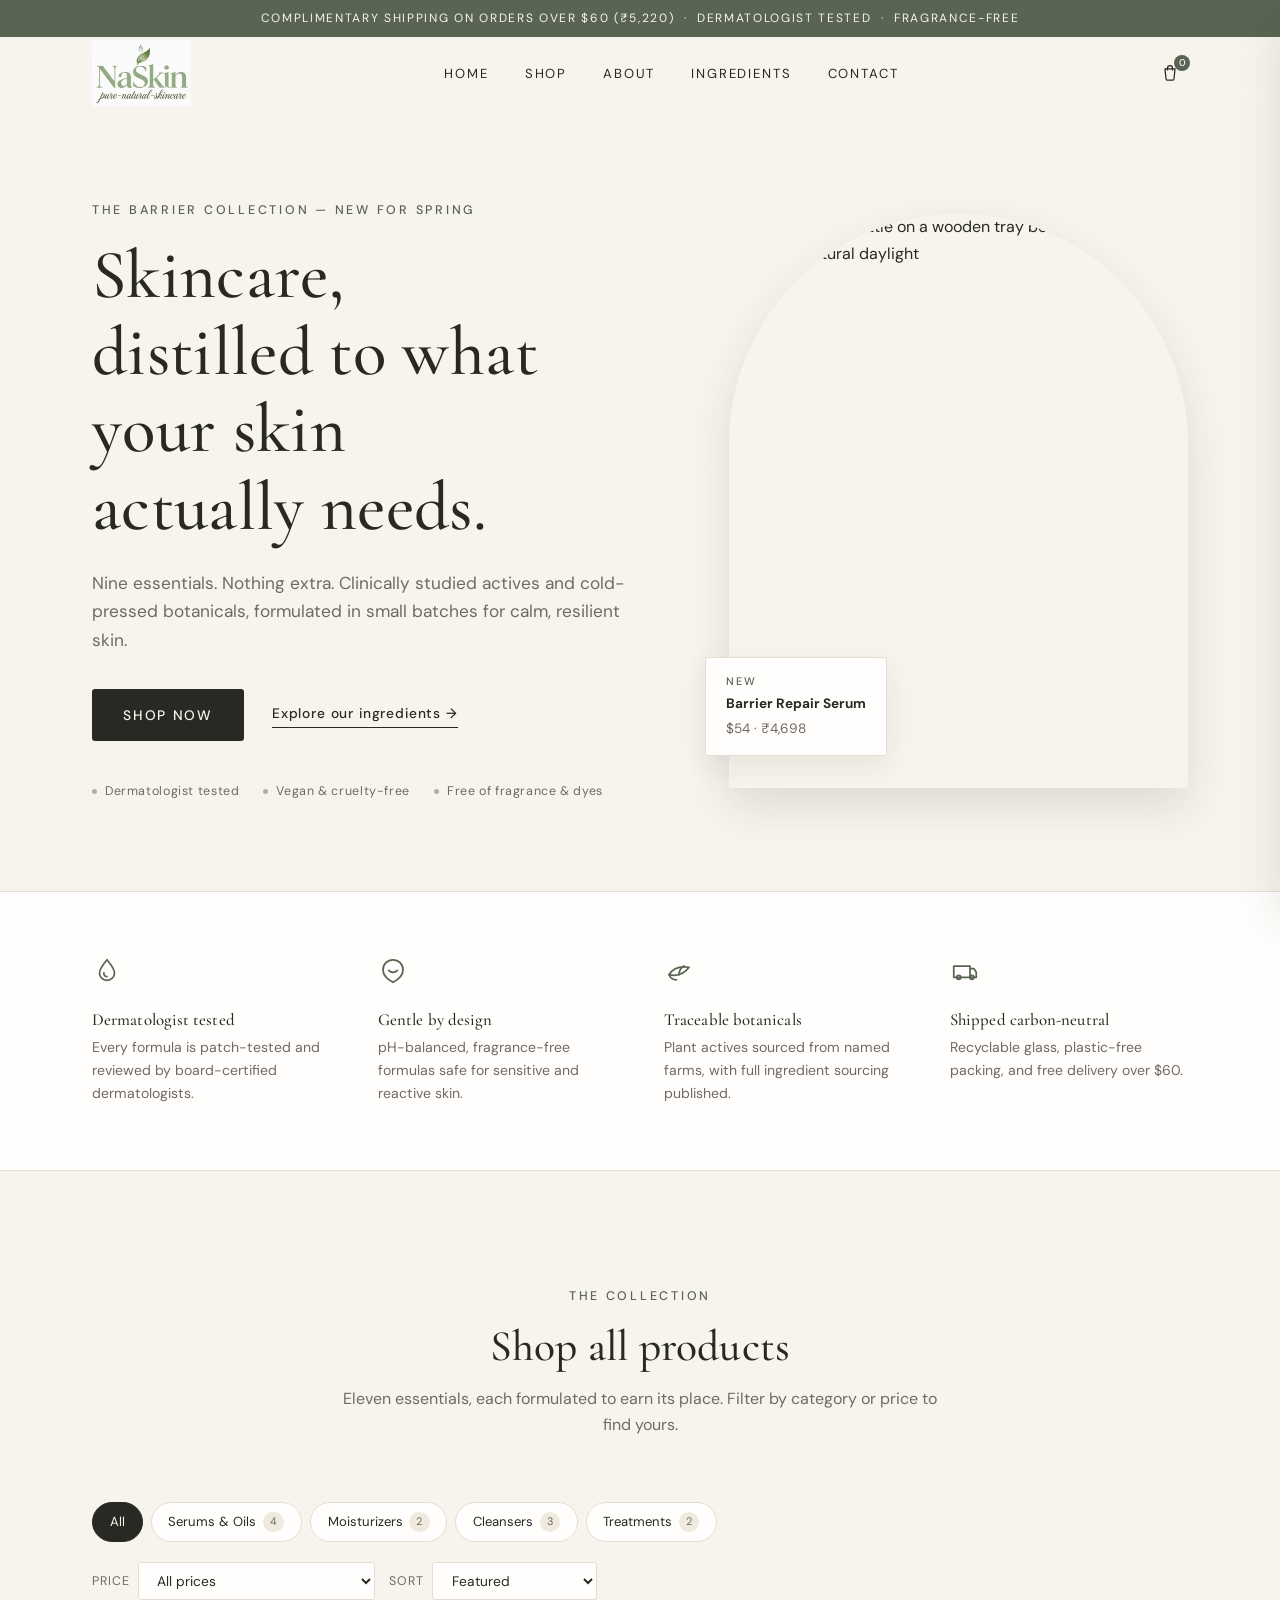
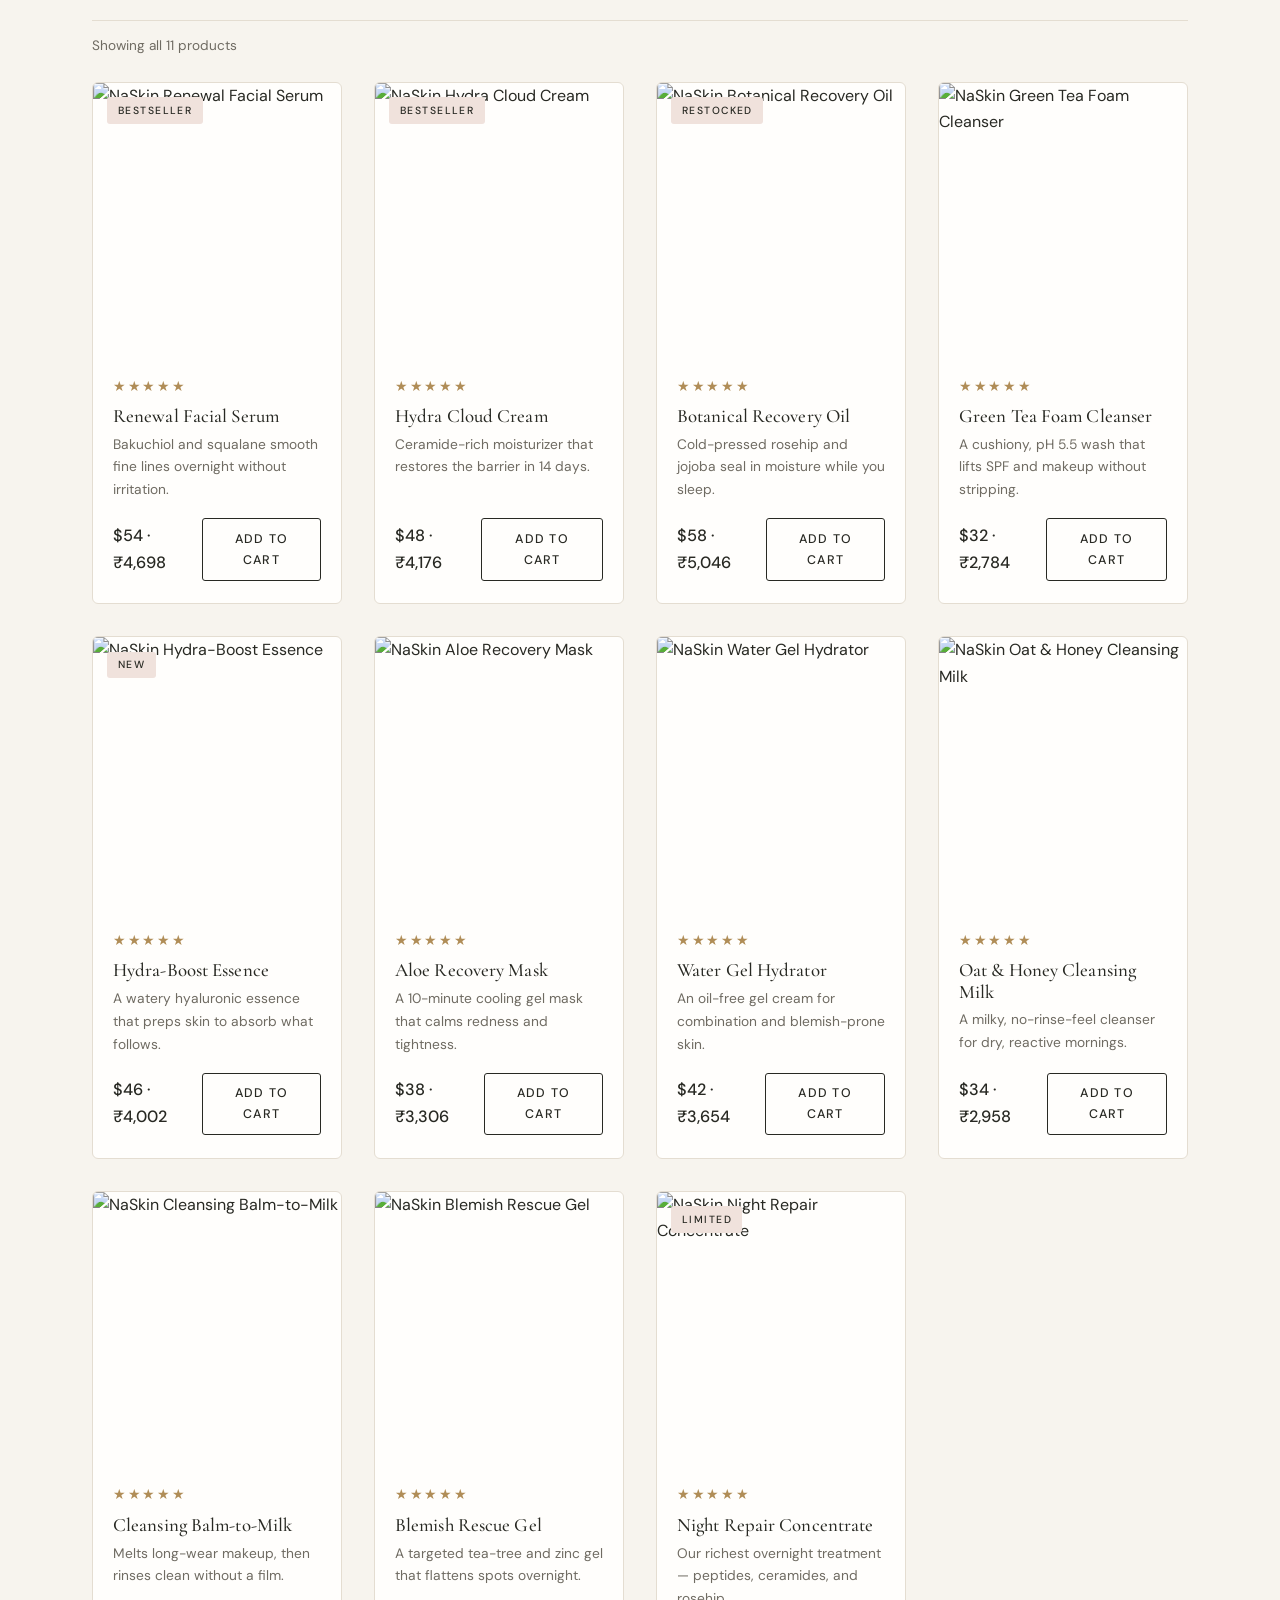
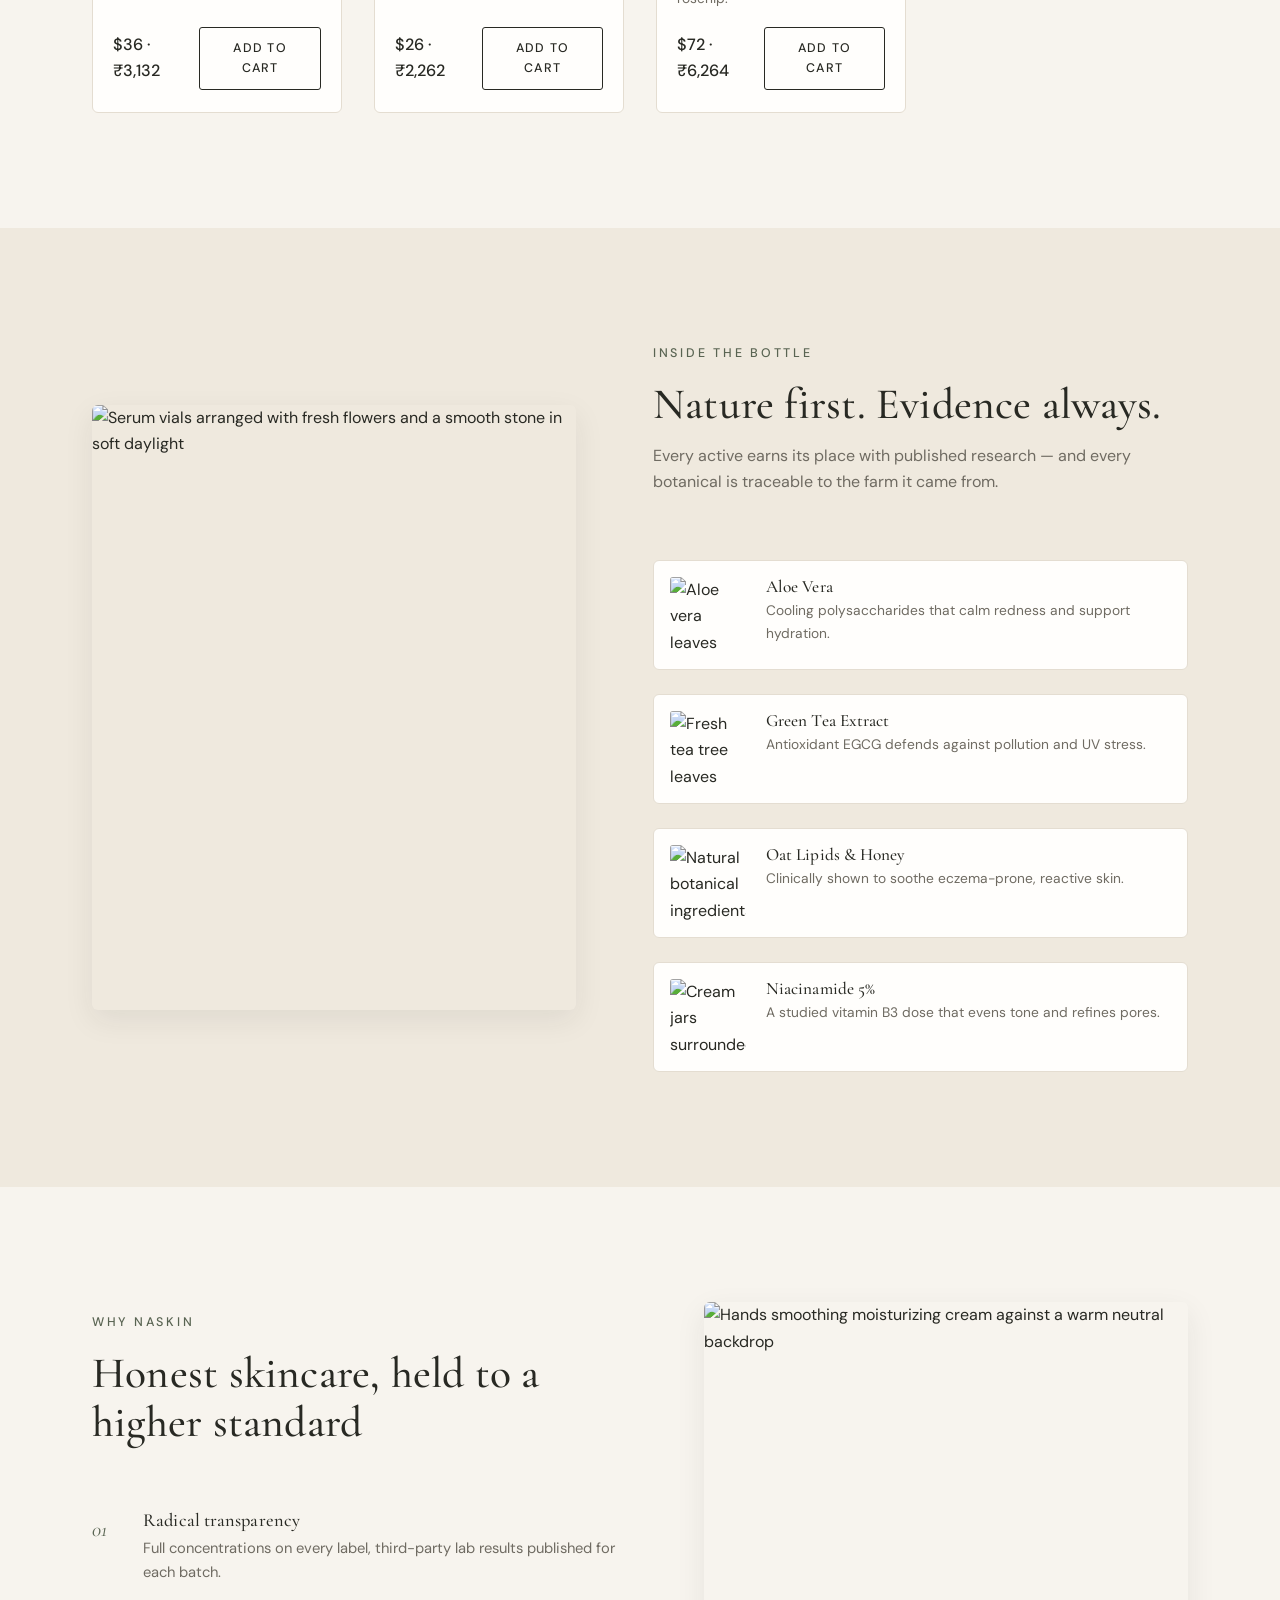
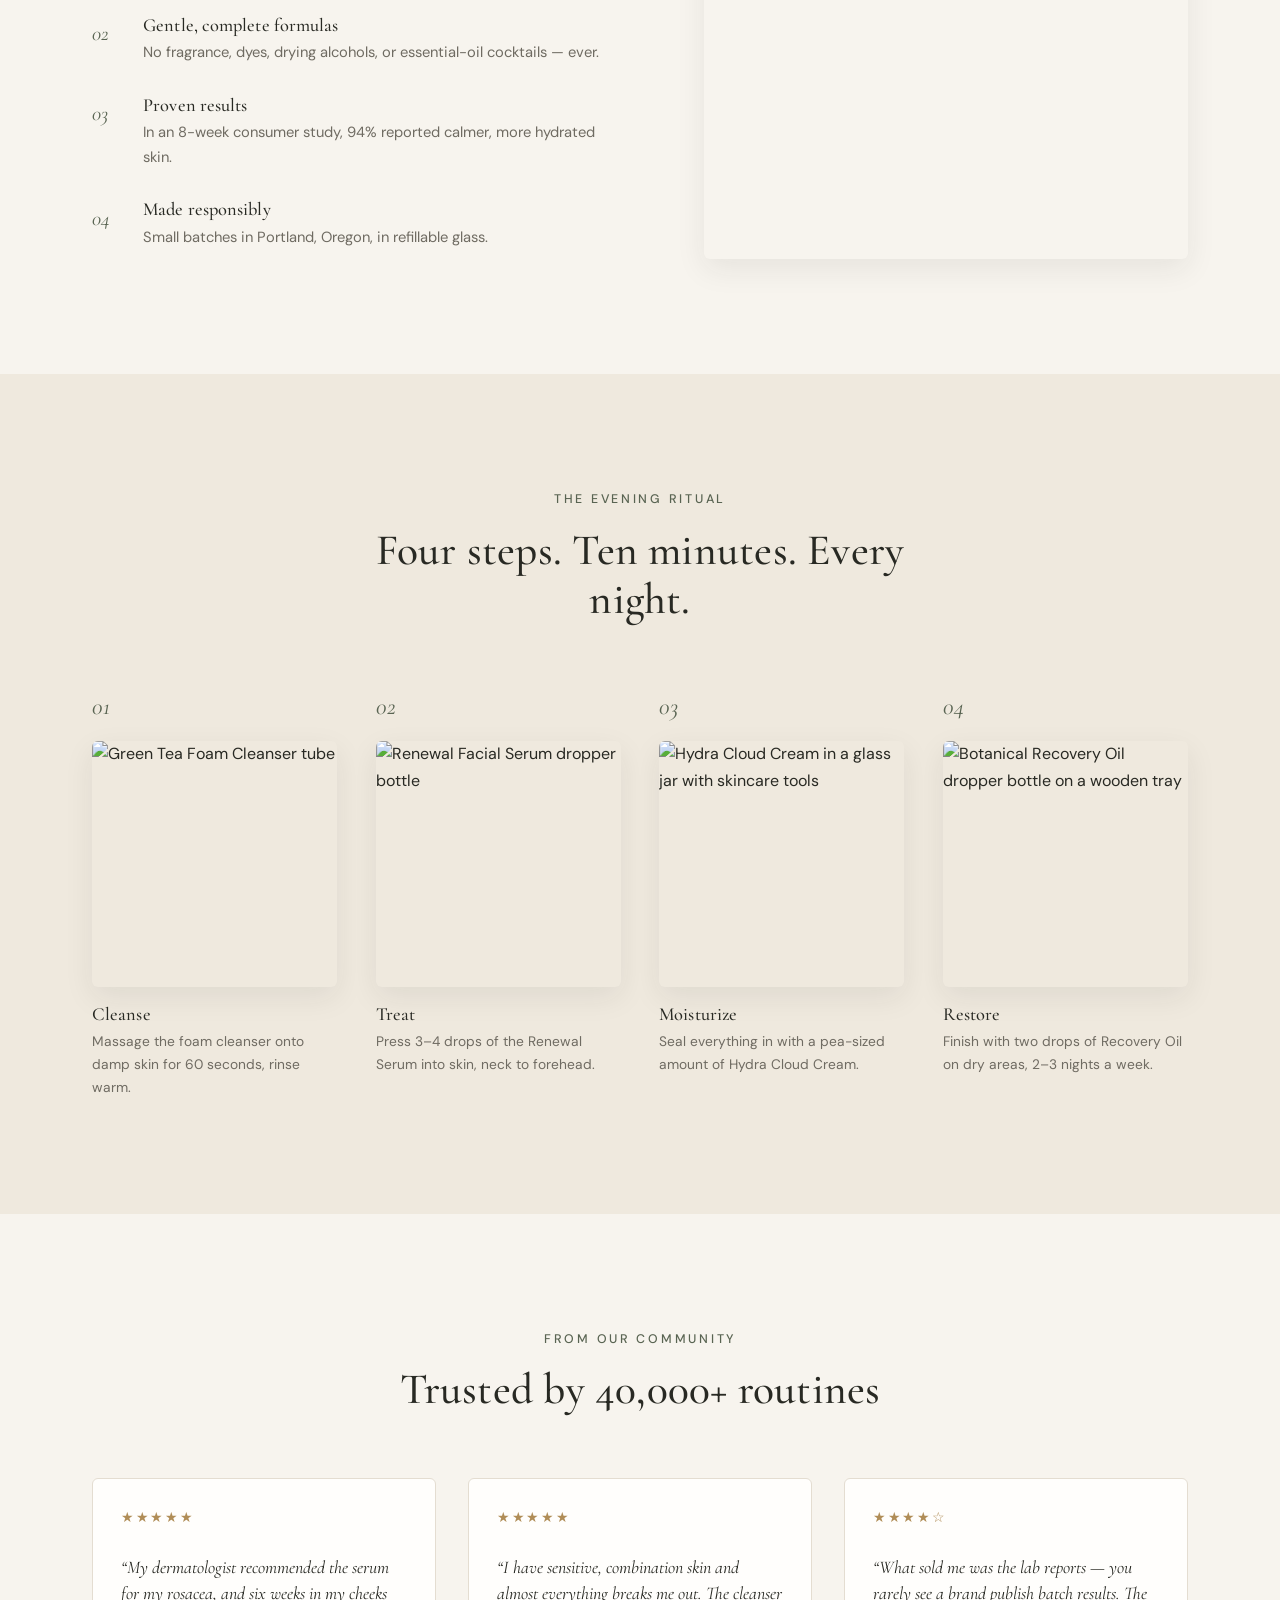
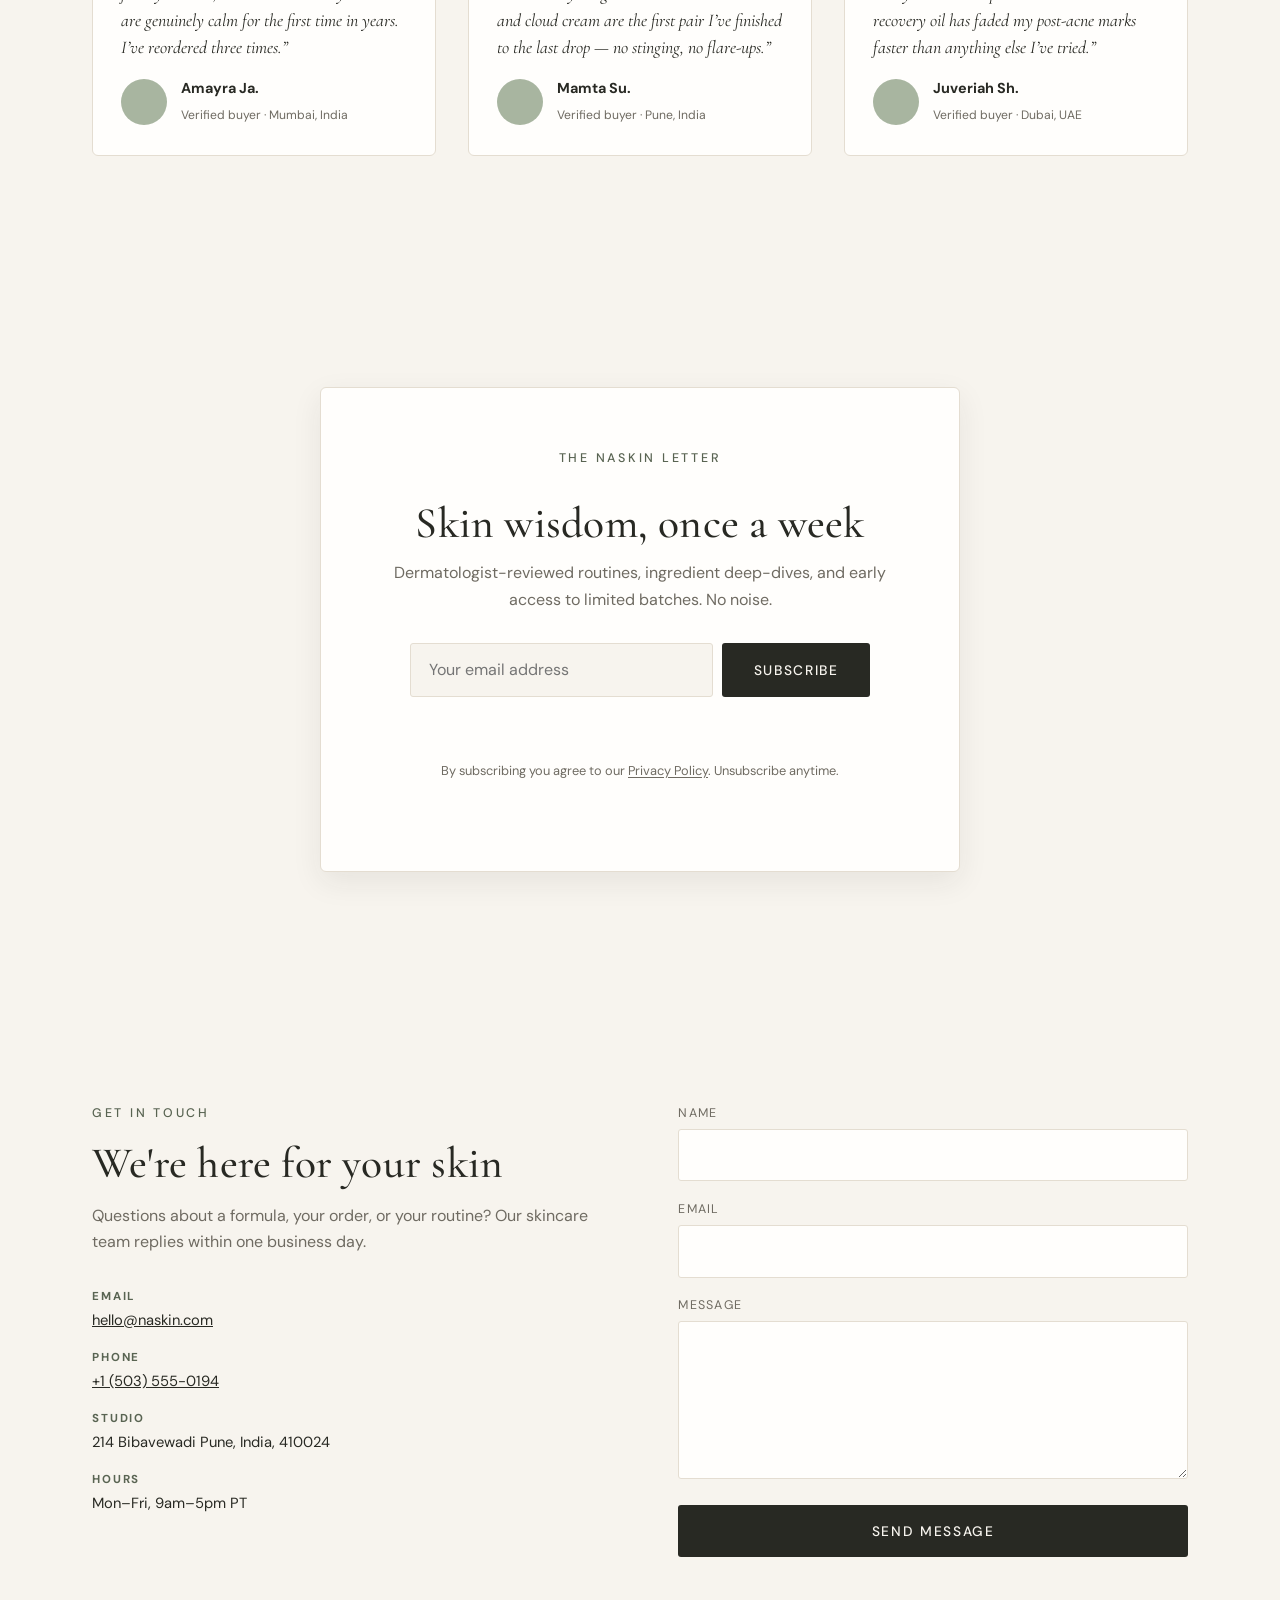
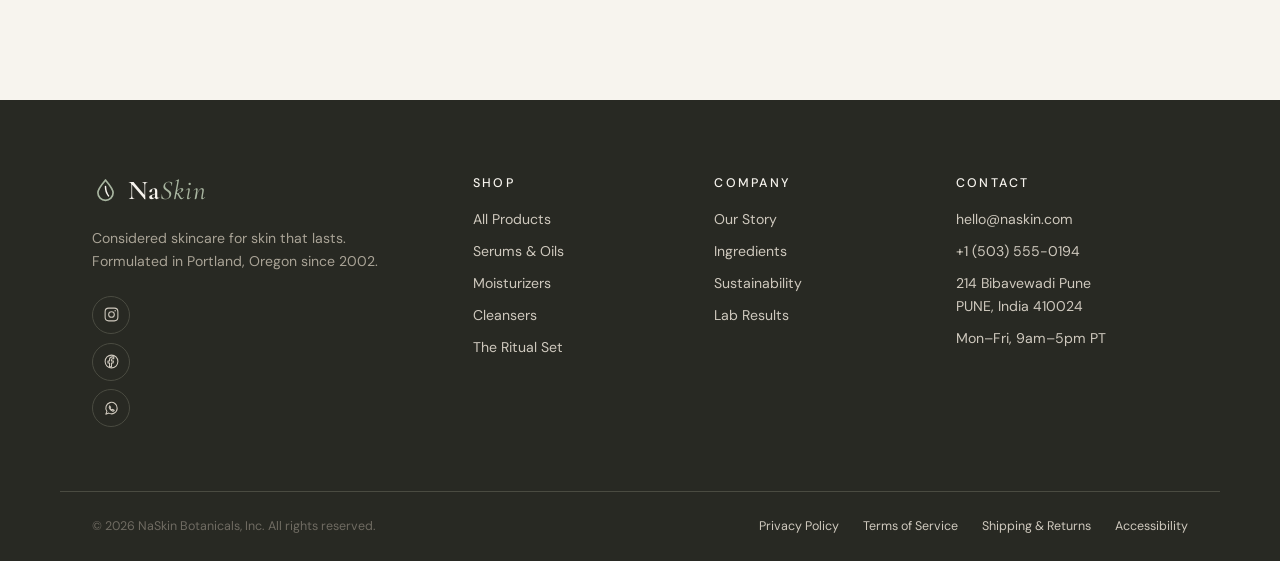
==== commit 69e14341: "Update index.html" ====
--- a/index.html
+++ b/index.html
@@ -27,7 +27,7 @@
   </a>
       <nav class="primary-nav" id="primary-nav" aria-label="Primary">
         <ul>
-          <li><a href="#top">Home</a></li>
+          <li><a href="#home">Home</a></li>
           <li><a href="#shop">Shop</a></li>
           <li><a href="#about">About</a></li>
           <li><a href="#ingredients">Ingredients</a></li>
--- a/styles.css
+++ b/styles.css
@@ -873,3 +873,9 @@
 @media (prefers-reduced-motion: reduce) {
   .logo-img { animation: none; }
 }
+/* ---------- Active nav link highlight ---------- */
+.primary-nav a.active { color: var(--sage-dark); }
+.primary-nav a.active::after { transform: scaleX(1); }
+section[id] {
+  scroll-margin-top: 100px;
+}
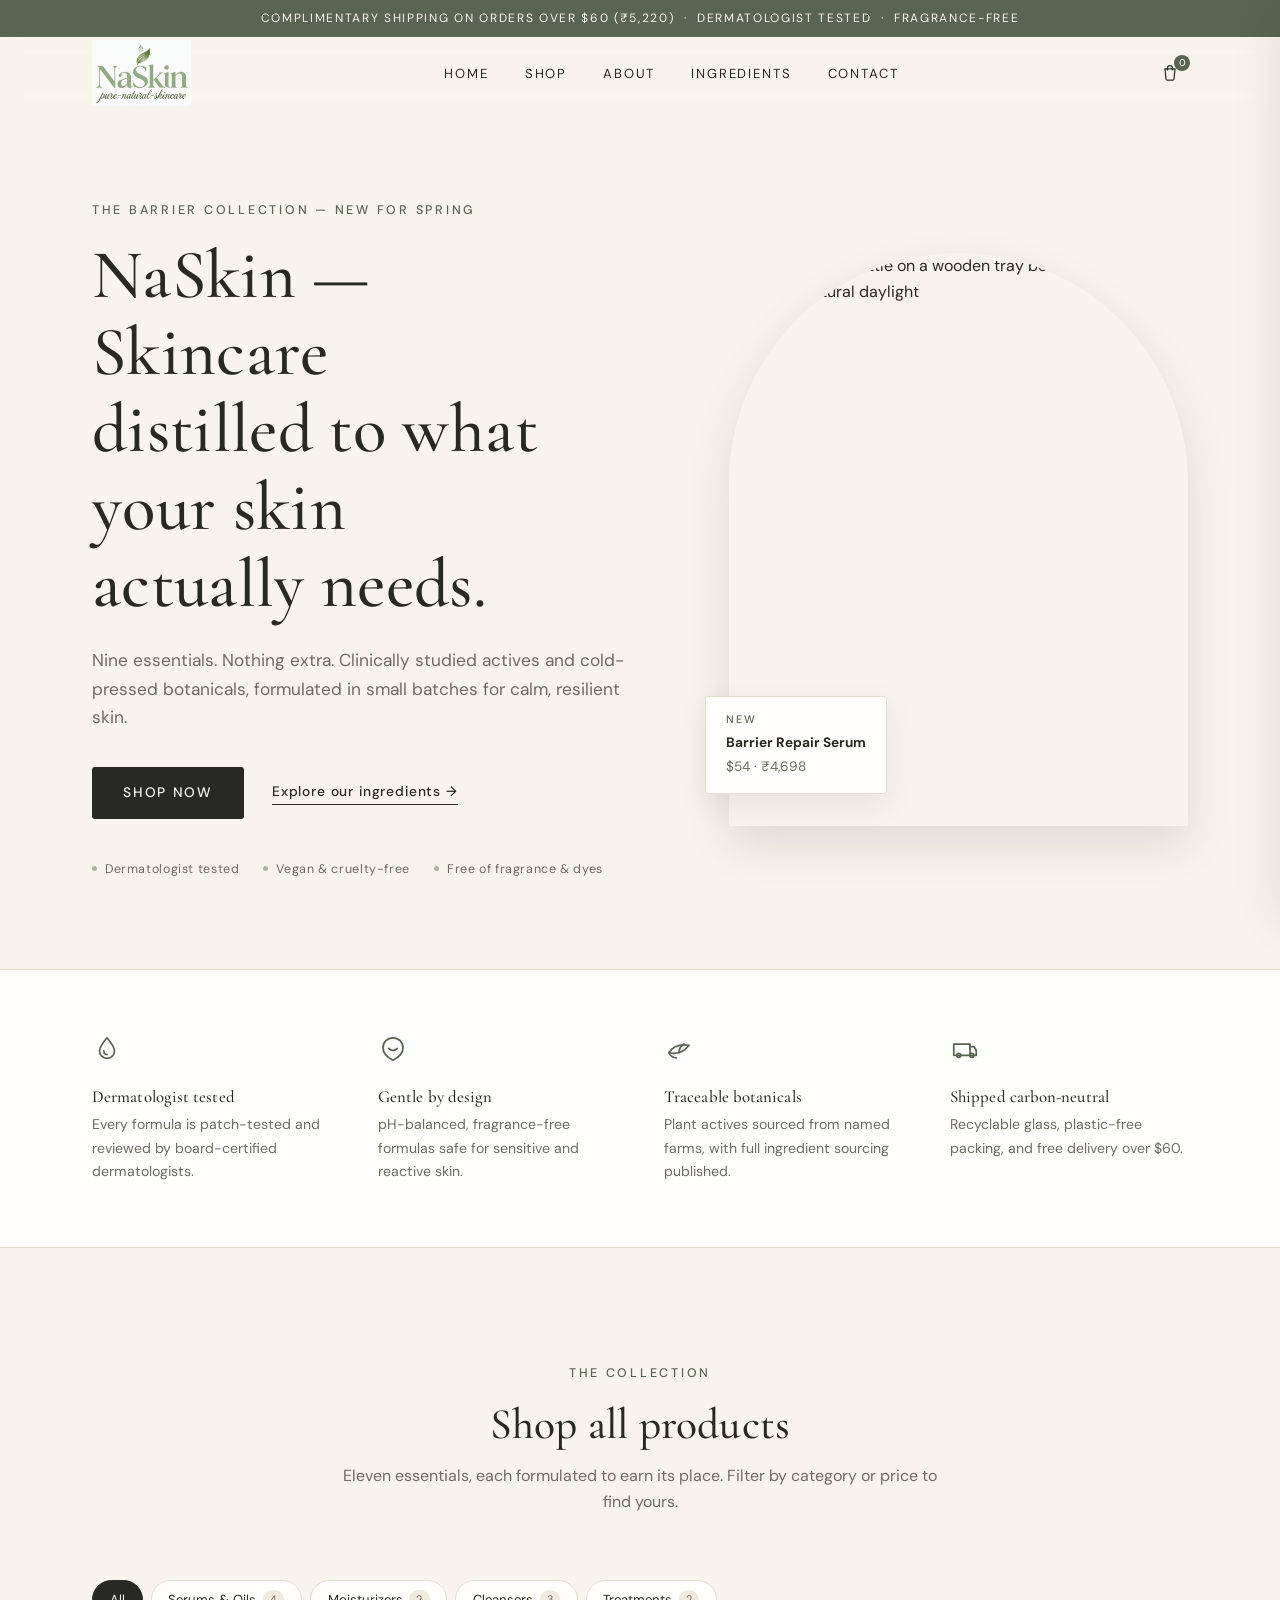
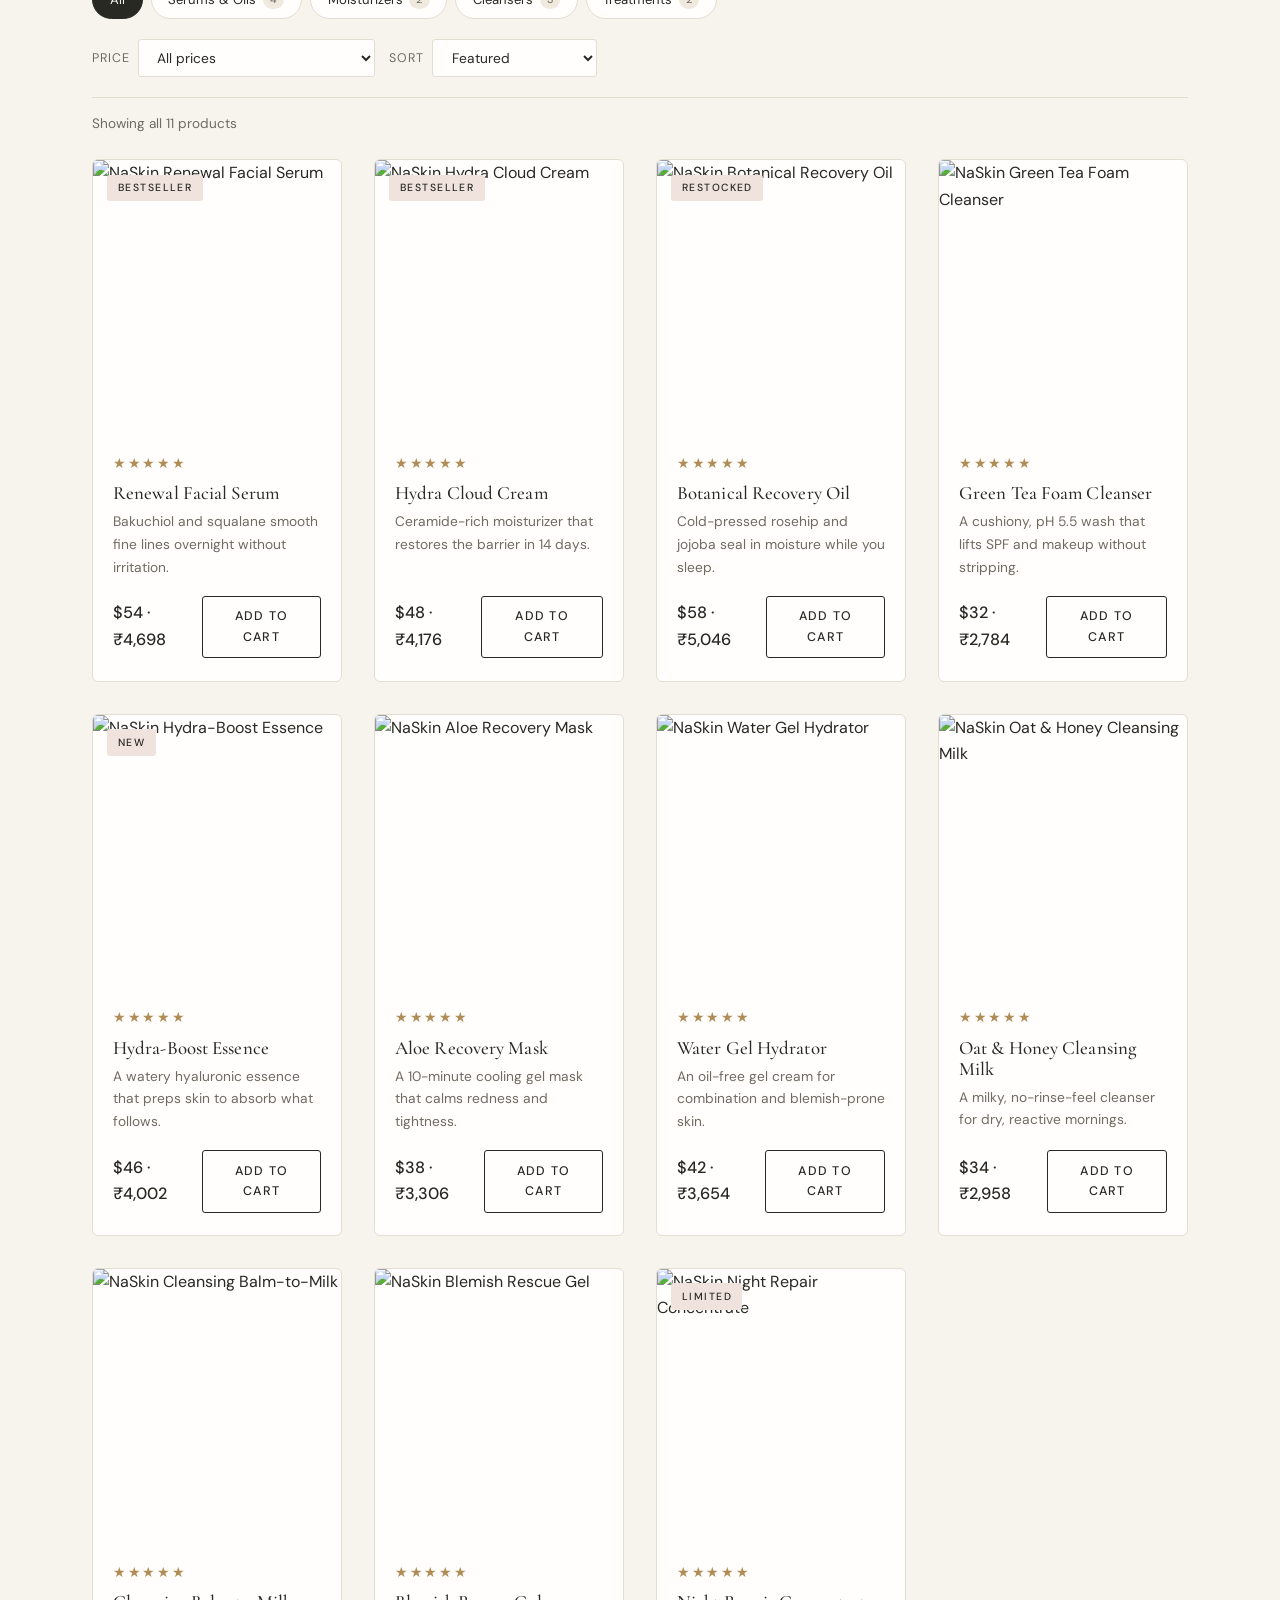
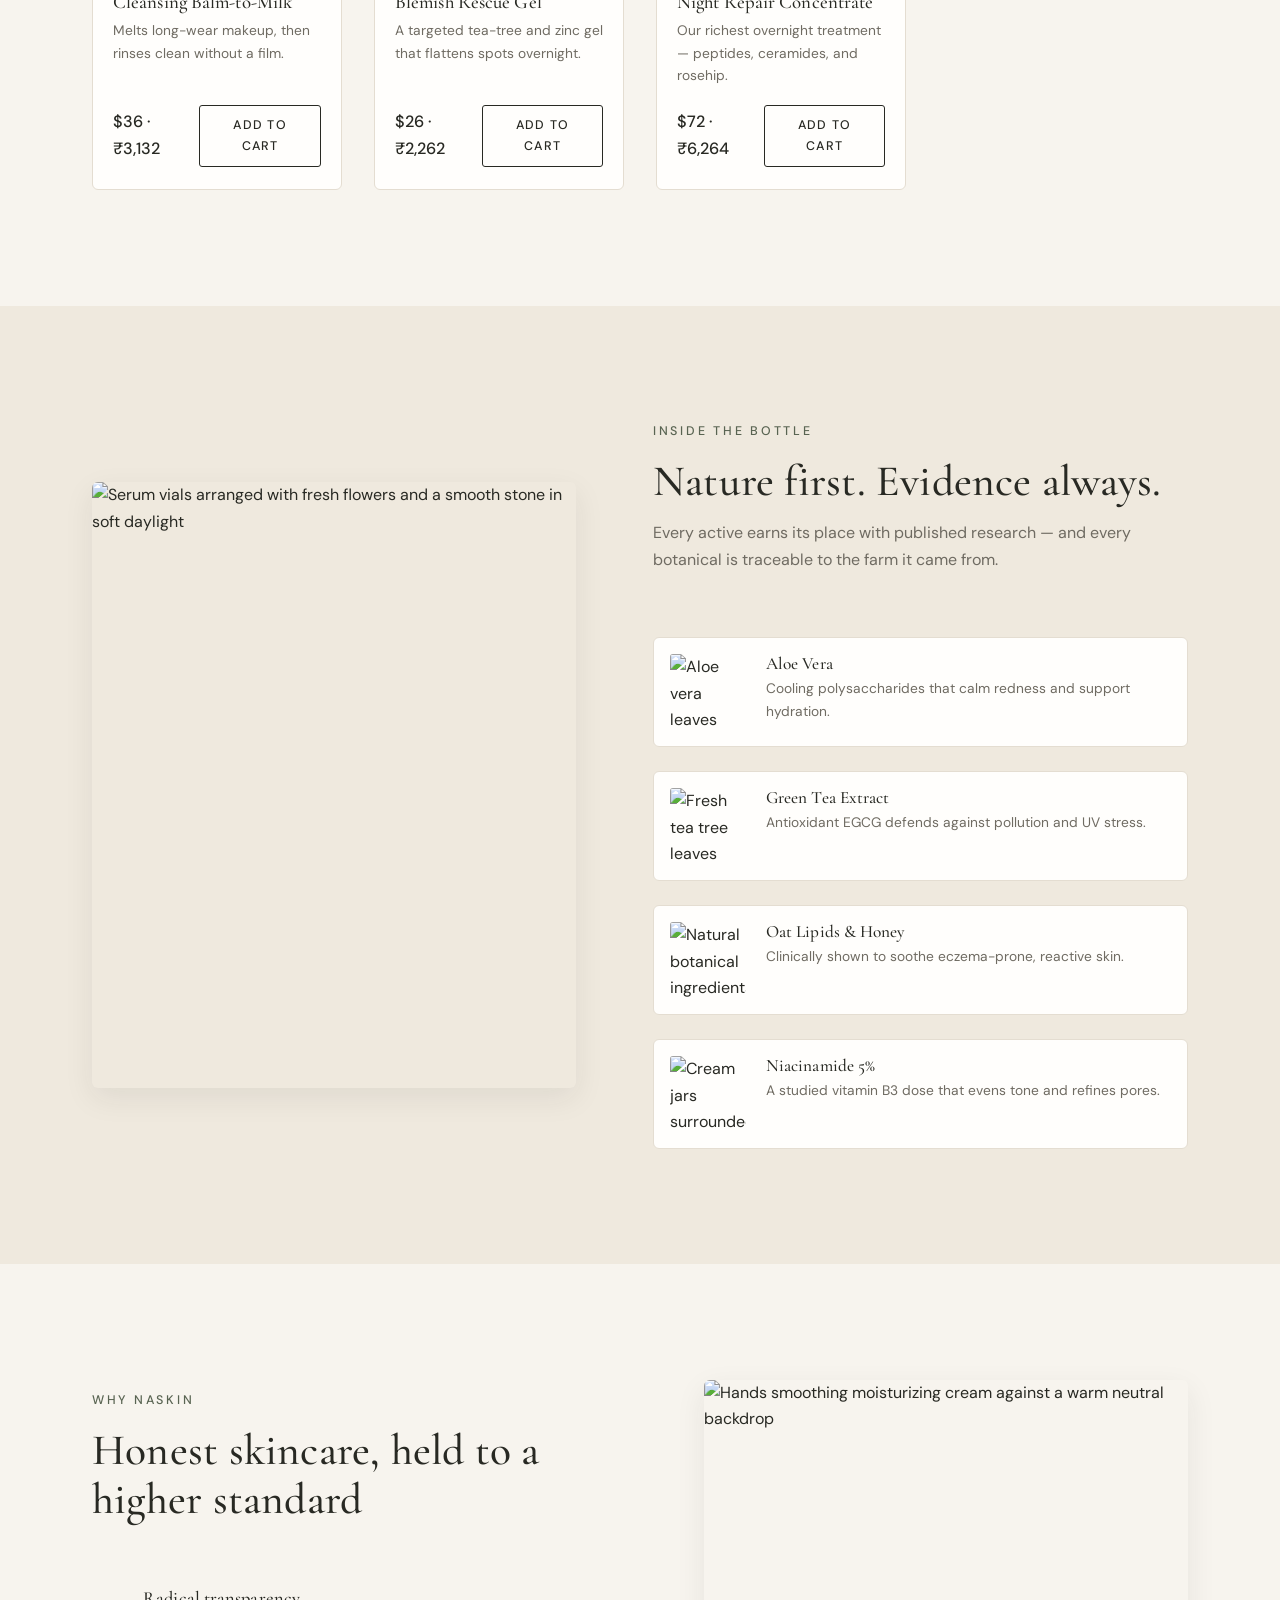
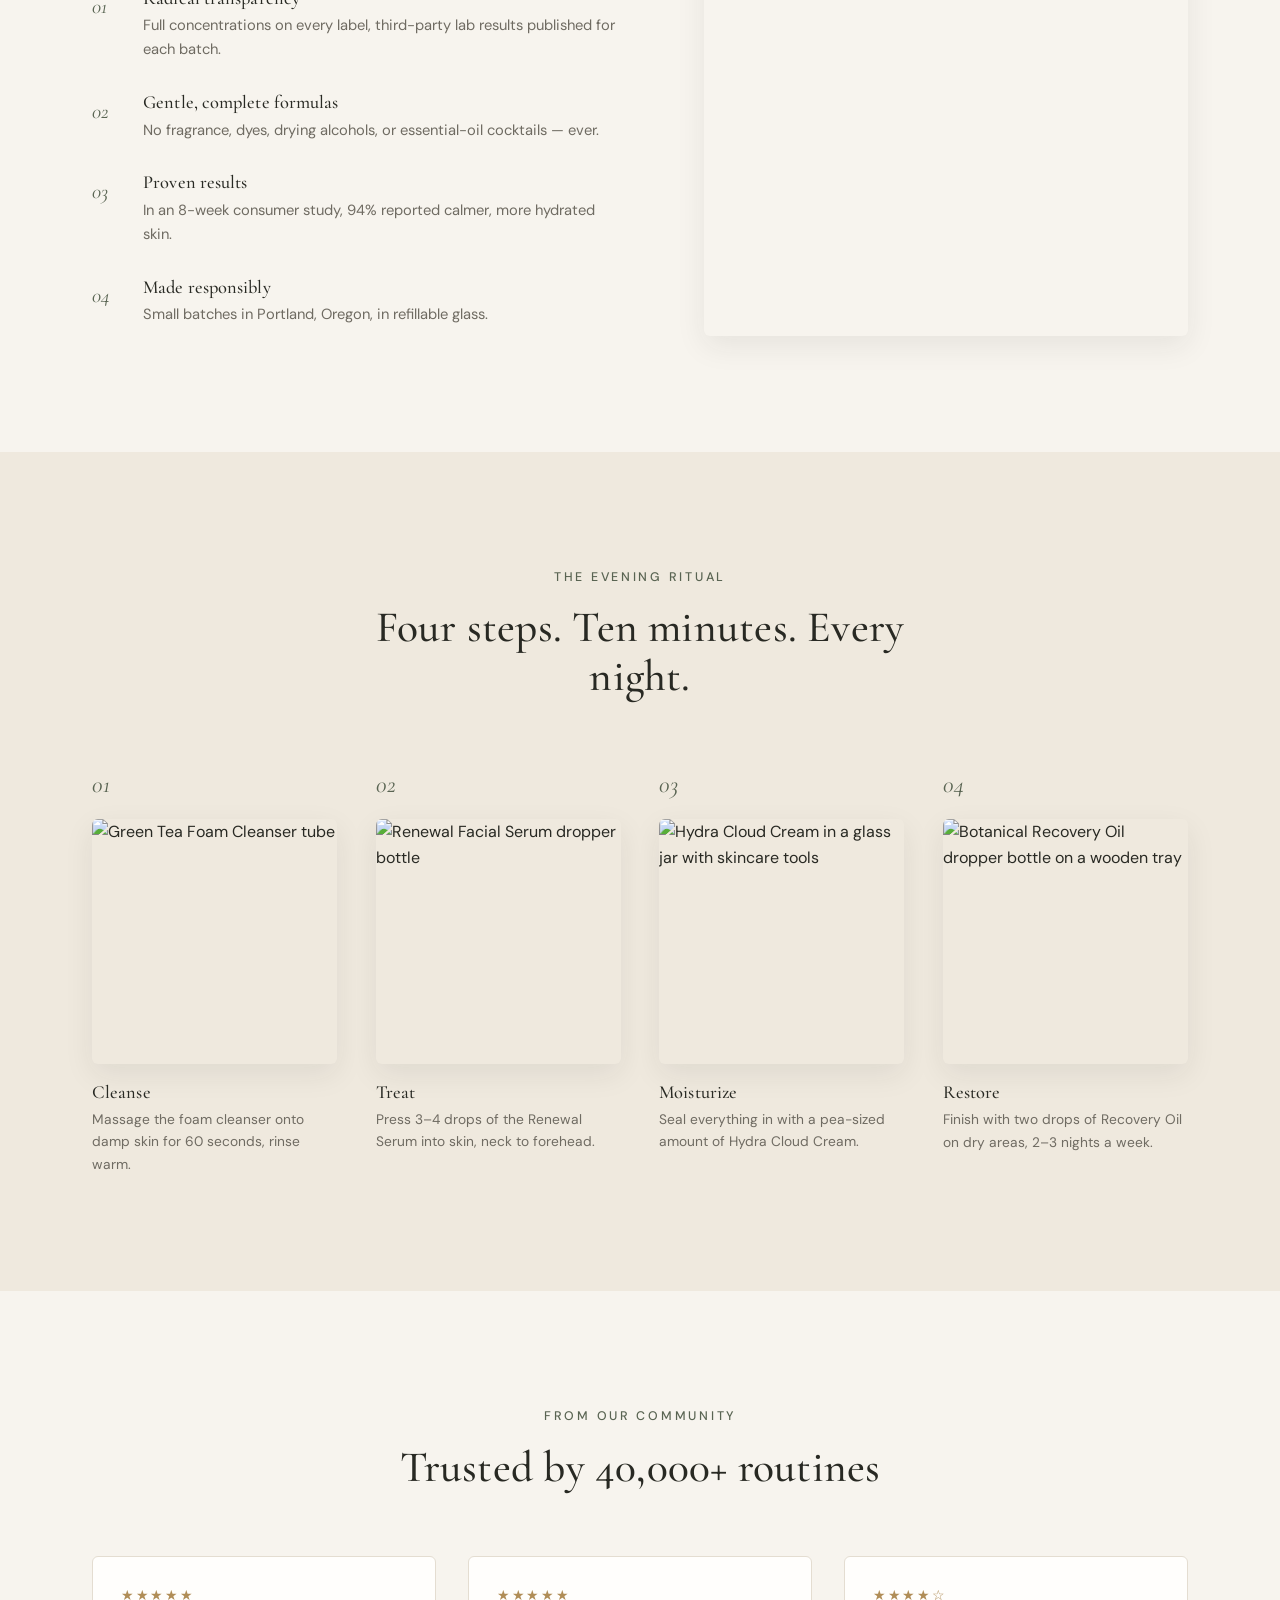
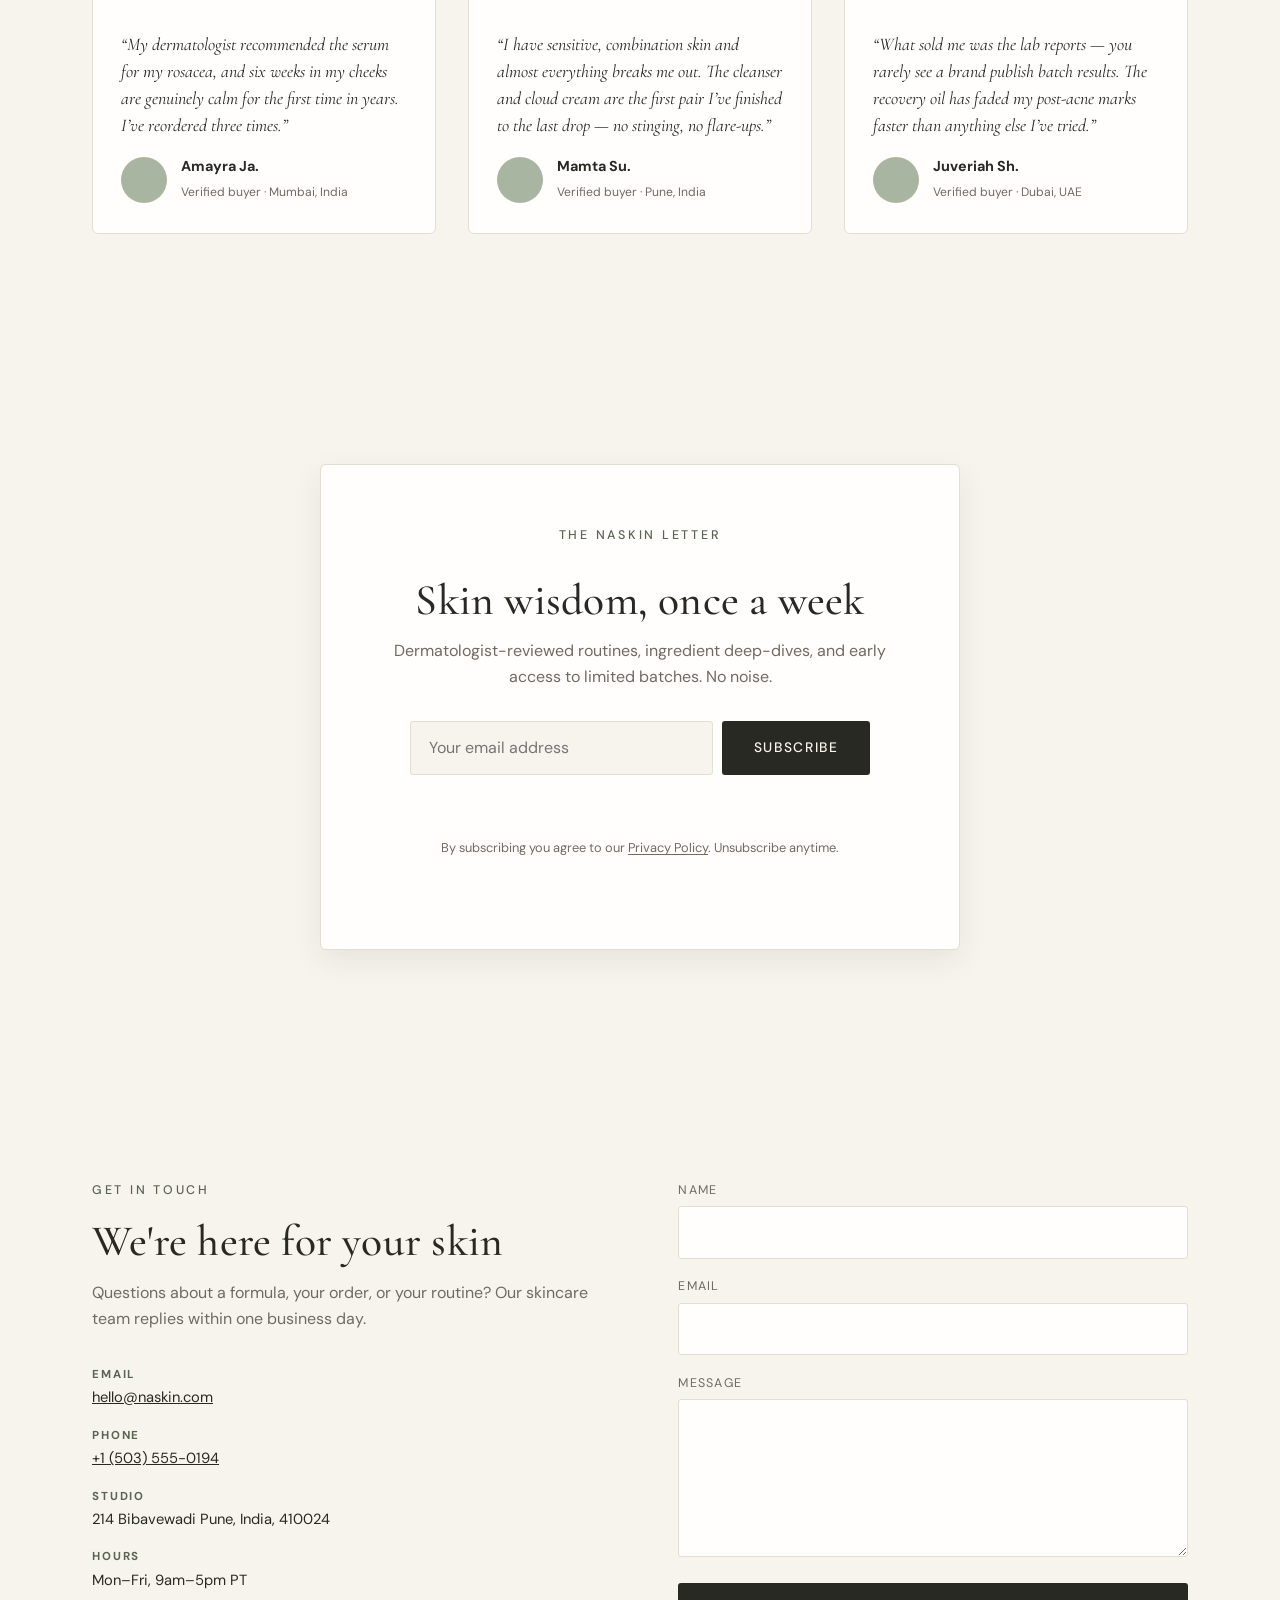
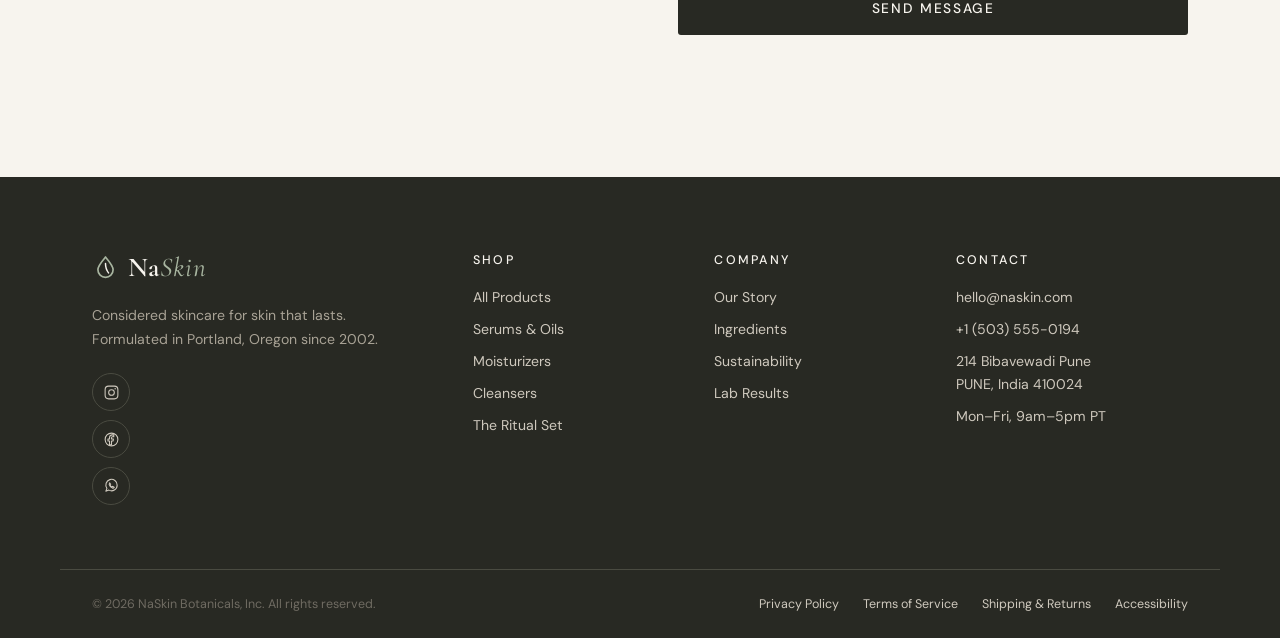
==== commit 11b6ad5e: "Update index.html" ====
--- a/index.html
+++ b/index.html
@@ -5,6 +5,26 @@
   <meta name="viewport" content="width=device-width, initial-scale=1.0" />
   <title>NaSkin — Considered Skincare for Skin That Lasts</title>
   <meta name="description" content="NaSkin creates gentle, clinically-backed skincare with natural ingredients. Dermatologist tested, vegan, and fragrance-free." />
+    <!-- SEO basics -->
+  <link rel="canonical" href="https://sah09242.github.io/naskin/" />
+  <meta name="robots" content="index, follow" />
+  <meta name="author" content="NaSkin" />
+  <meta name="theme-color" content="#f7f4ee" />
+
+  <!-- Social share preview (WhatsApp, Facebook, LinkedIn) -->
+  <meta property="og:type" content="website" />
+  <meta property="og:site_name" content="NaSkin" />
+  <meta property="og:title" content="NaSkin — Pure Natural Skincare" />
+  <meta property="og:description" content="Gentle, clinically-backed skincare with traceable botanicals. Dermatologist tested, vegan, fragrance-free." />
+  <meta property="og:url" content="https://sah09242.github.io/naskin/" />
+  <meta property="og:image" content="https://sah09242.github.io/naskin/logo-new.png" />
+
+  <!-- Twitter/X card -->
+  <meta name="twitter:card" content="summary_large_image" />
+  <meta name="twitter:title" content="NaSkin — Pure Natural Skincare" />
+  <meta name="twitter:description" content="Gentle, clinically-backed skincare with traceable botanicals." />
+  <meta name="twitter:image" content="https://sah09242.github.io/naskin/logo-new.png" />
+
   <link rel="preconnect" href="https://fonts.googleapis.com" />
   <link rel="preconnect" href="https://fonts.gstatic.com" crossorigin />
   <link href="https://fonts.googleapis.com/css2?family=Cormorant+Garamond:ital,wght@0,400;0,500;0,600;1,400&family=DM+Sans:ital,opsz,wght@0,9..40,300;0,9..40,400;0,9..40,500;1,400&display=swap" rel="stylesheet" />
@@ -27,7 +47,7 @@
   </a>
       <nav class="primary-nav" id="primary-nav" aria-label="Primary">
         <ul>
-          <li><a href="#home">Home</a></li>
+          <li><a href="#top">Home</a></li>
           <li><a href="#shop">Shop</a></li>
           <li><a href="#about">About</a></li>
           <li><a href="#ingredients">Ingredients</a></li>
@@ -53,7 +73,7 @@
       <div class="container hero-grid">
         <div class="hero-copy reveal">
           <p class="eyebrow">The Barrier Collection — new for spring</p>
-          <h1>Skincare, distilled to what your skin actually needs.</h1>
+          <h1>NaSkin — Skincare distilled to what your skin actually needs.</h1>
           <p class="lede">Nine essentials. Nothing extra. Clinically studied actives and cold-pressed botanicals, formulated in small batches for calm, resilient skin.</p>
           <div class="hero-cta">
             <a href="#shop" class="btn btn-primary">Shop Now</a>
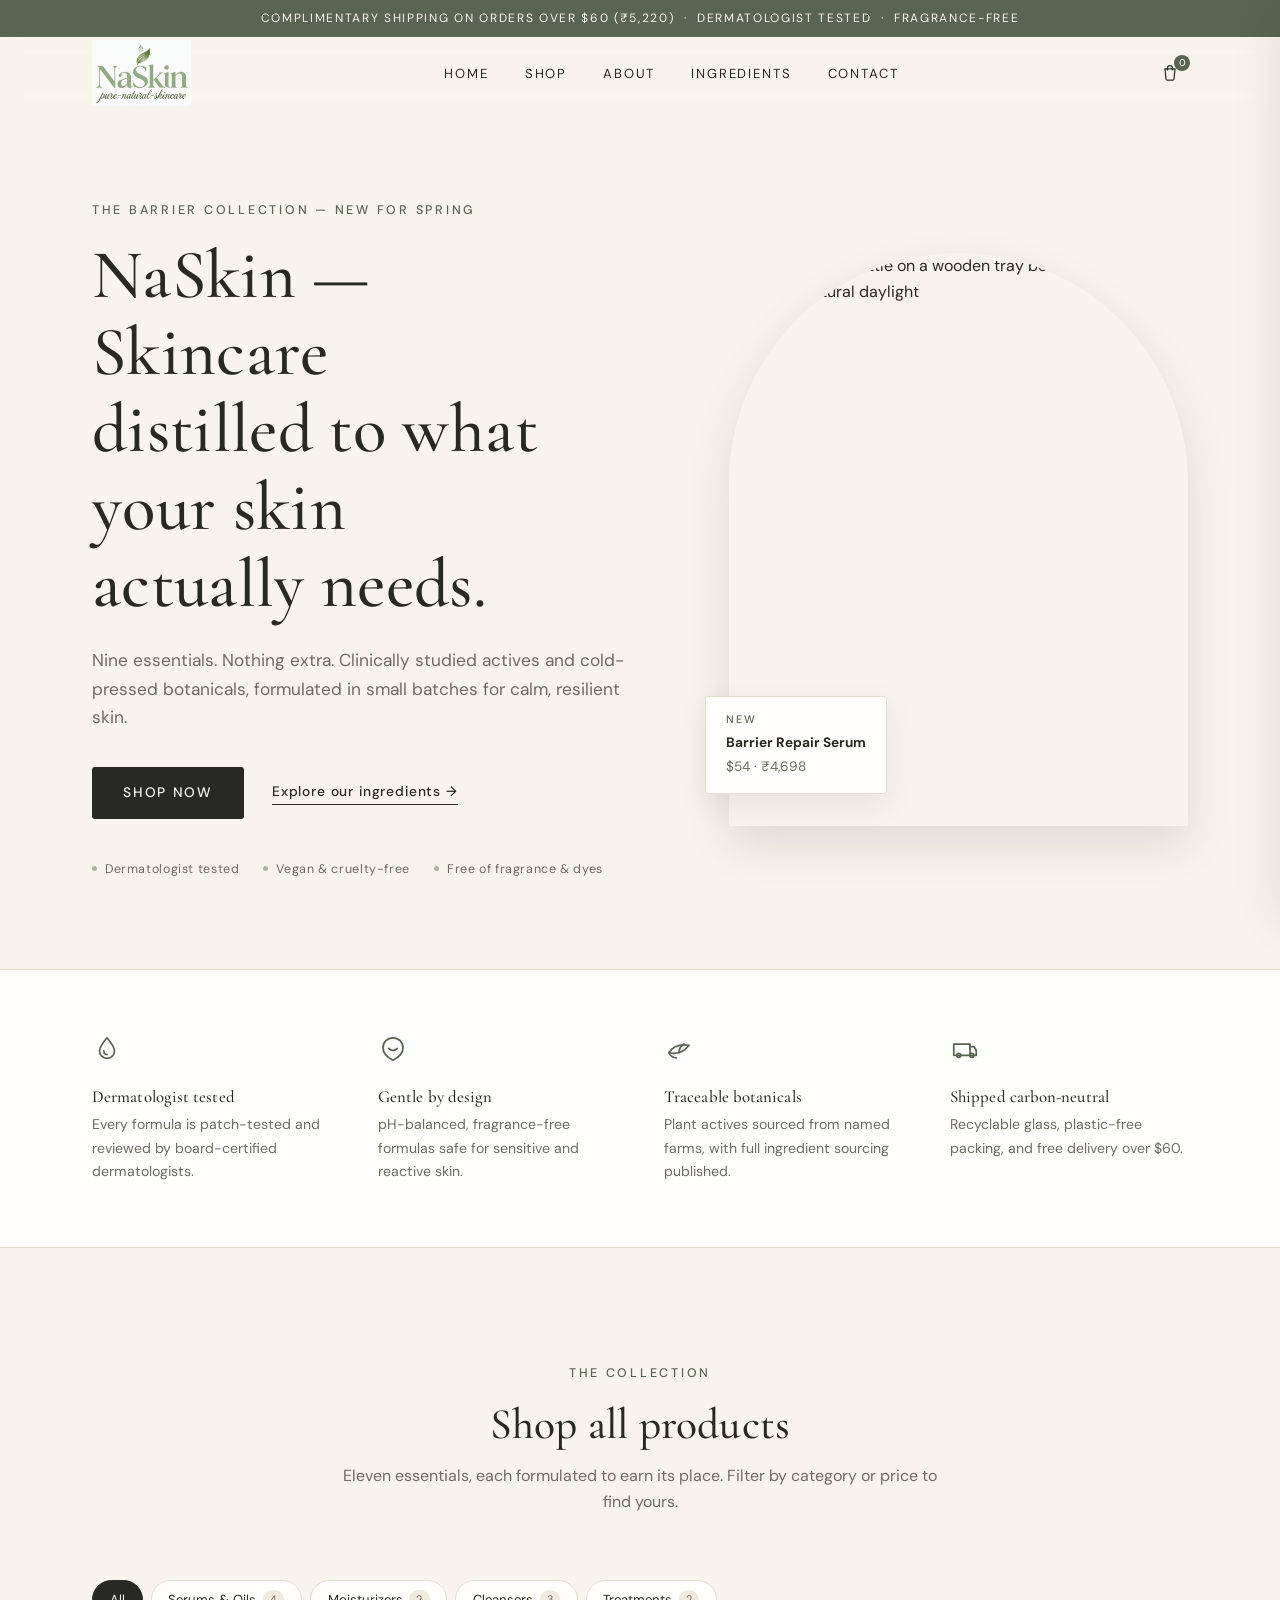
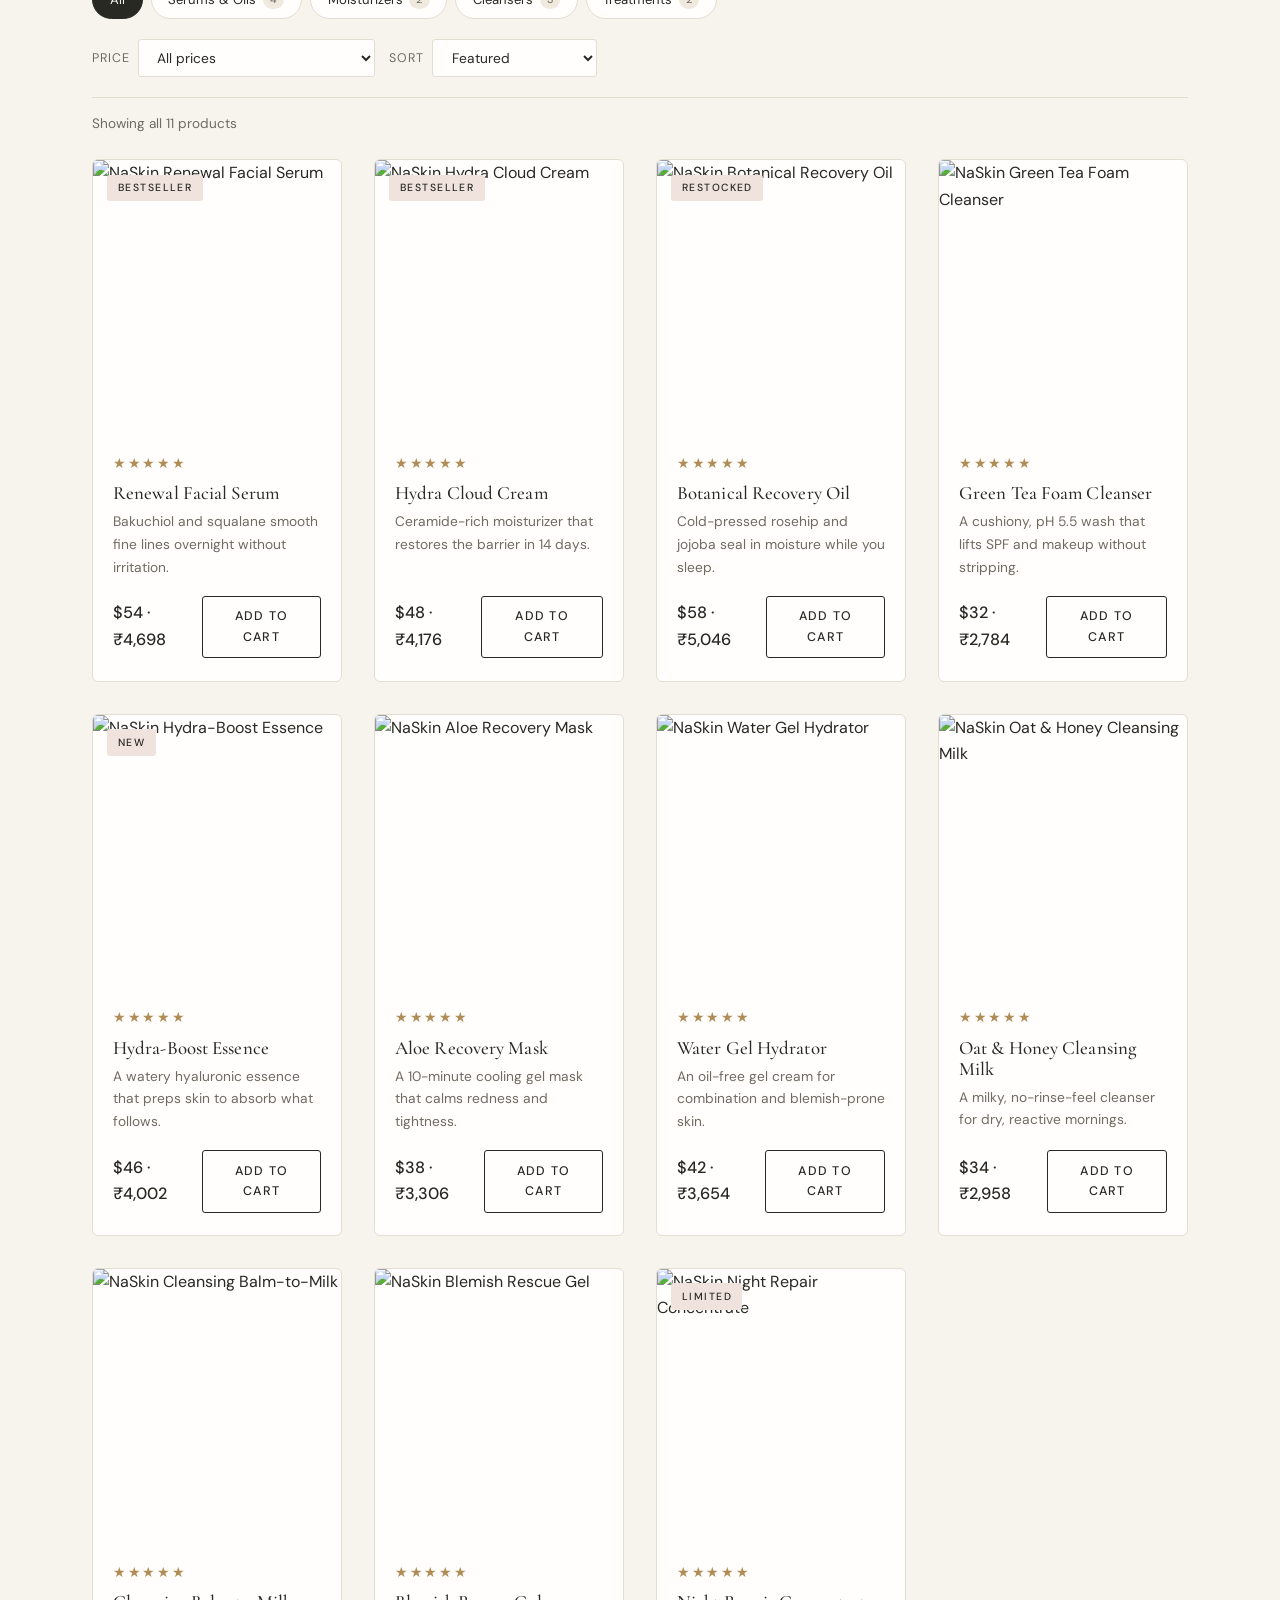
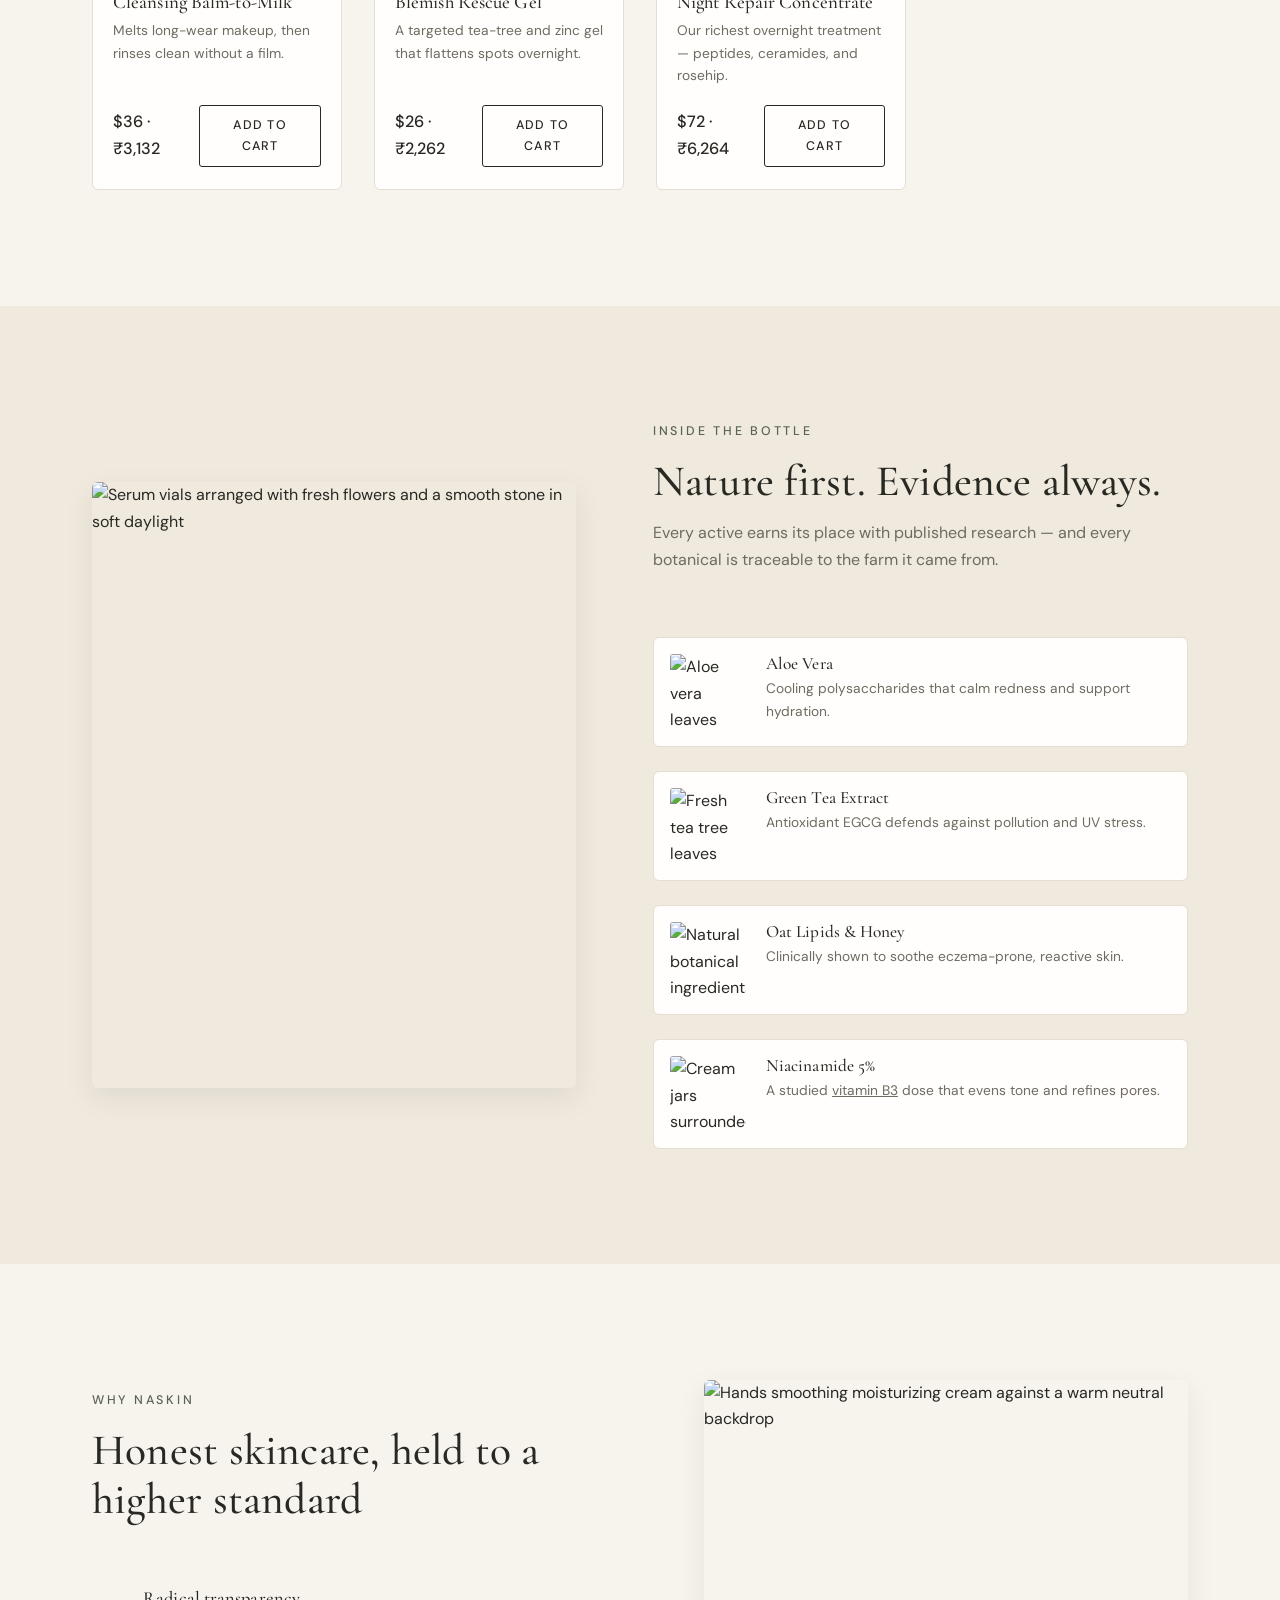
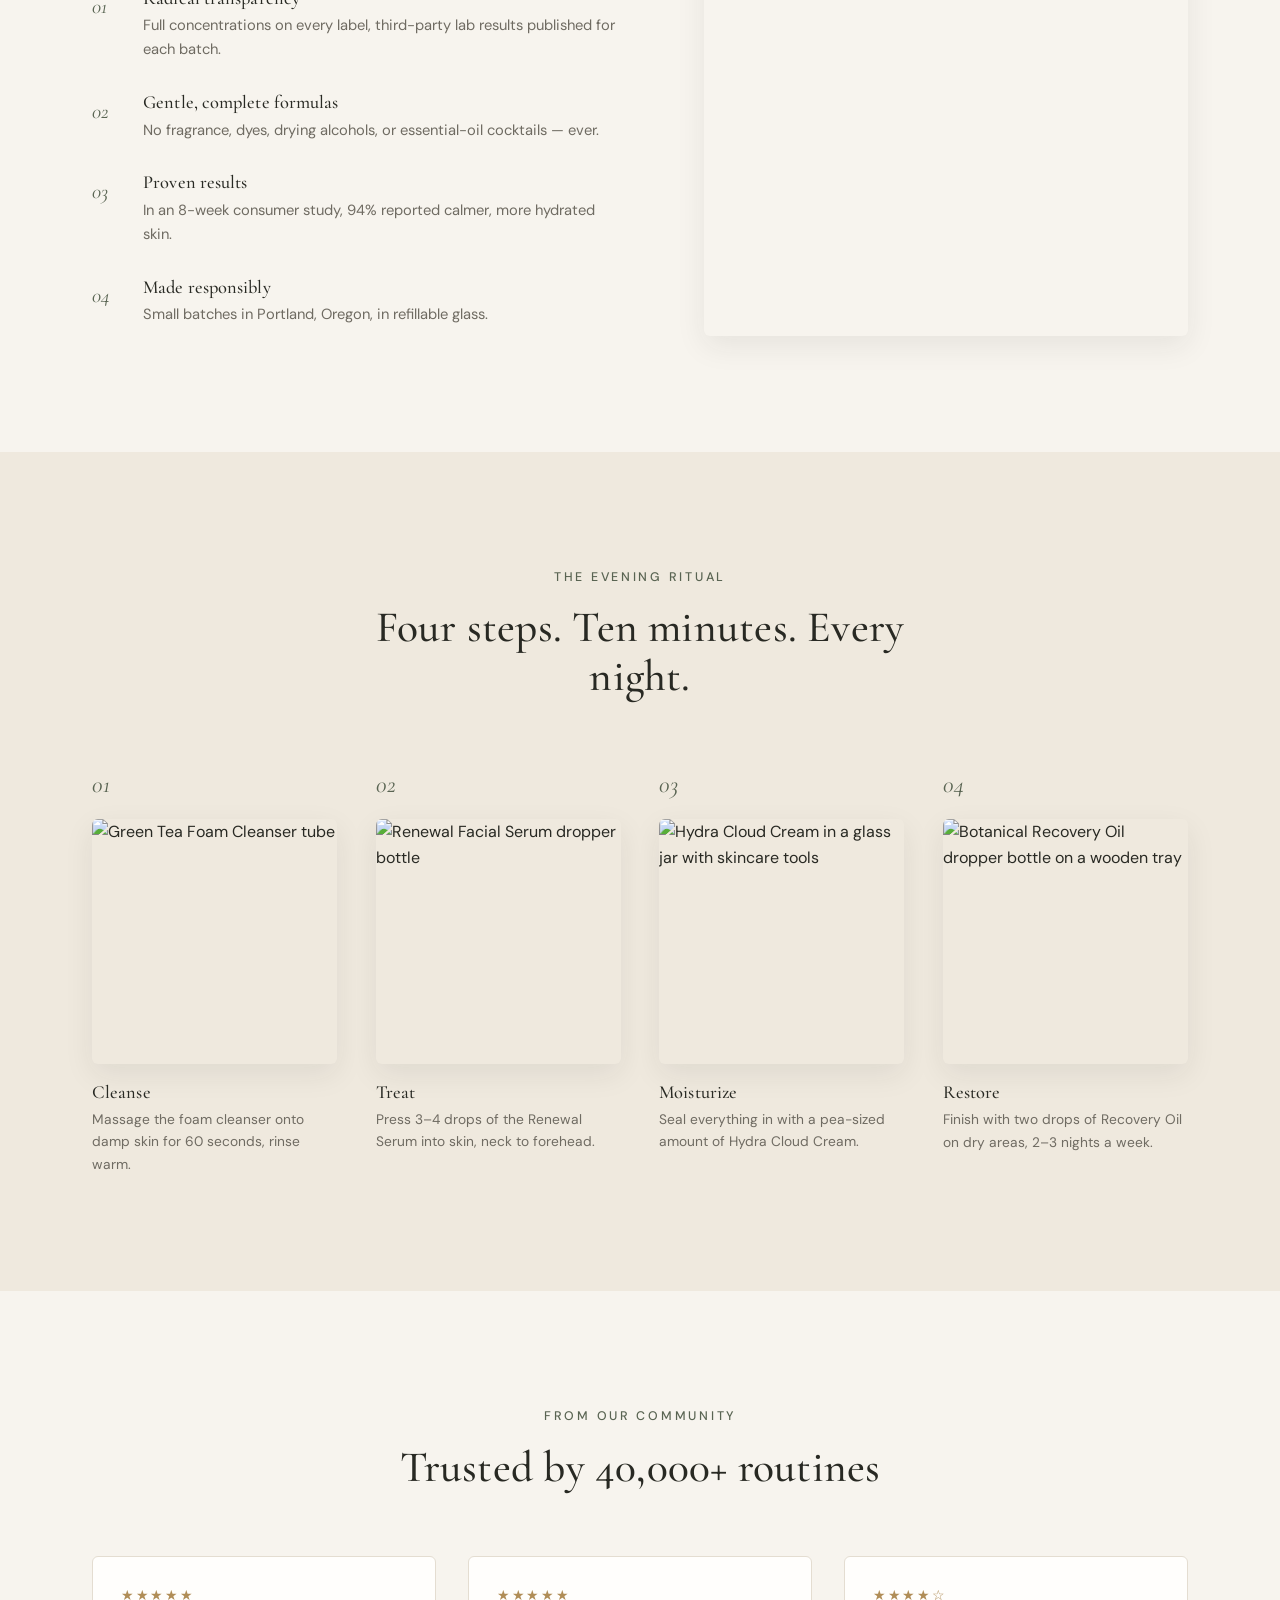
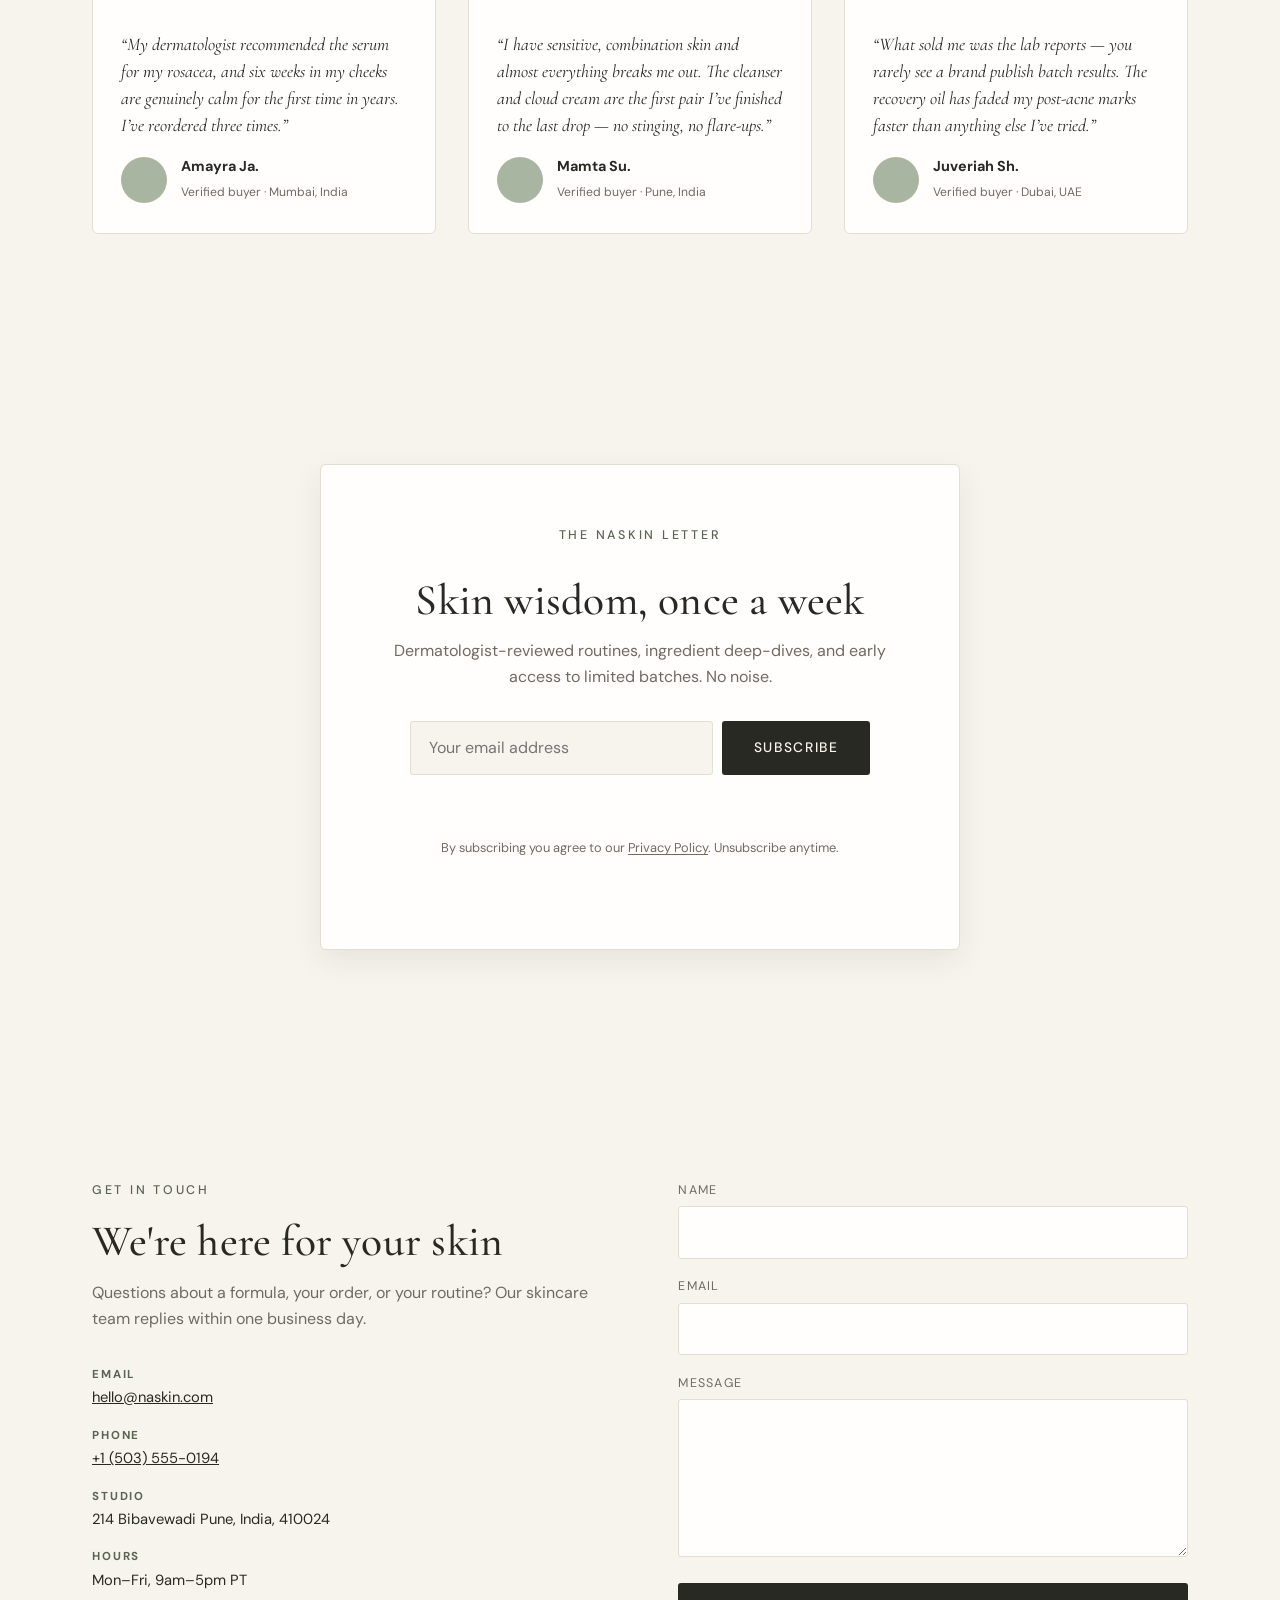
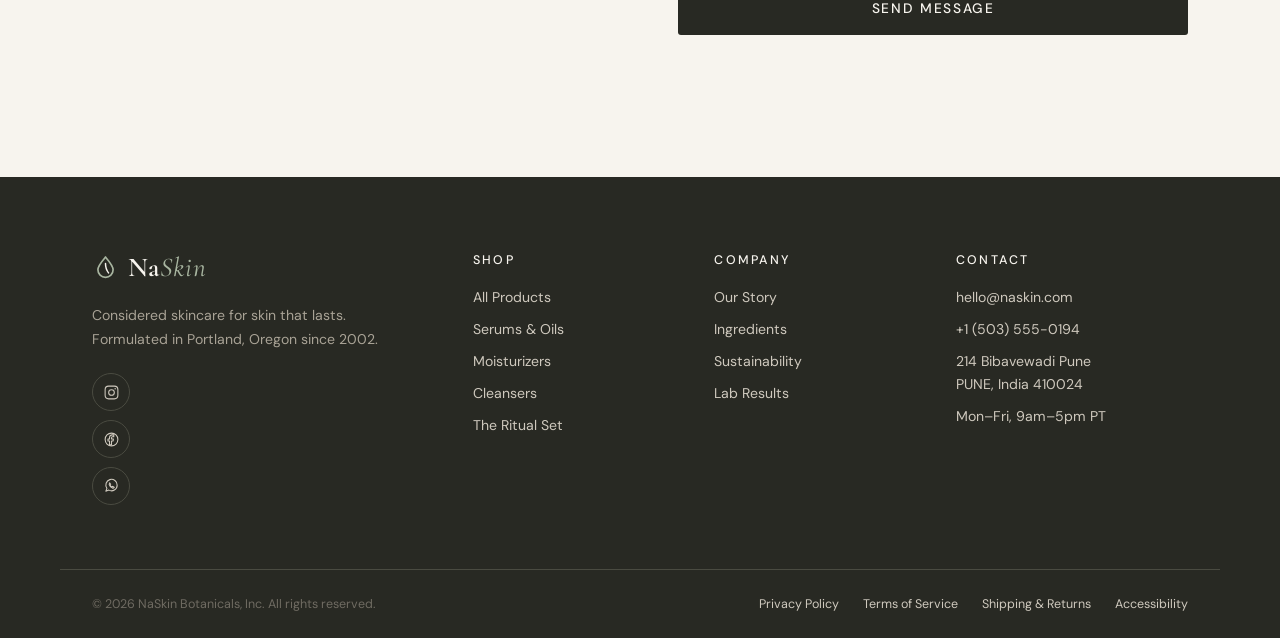
==== commit c4dbaccf: "Update index.html" ====
--- a/index.html
+++ b/index.html
@@ -203,7 +203,7 @@
             </li>
             <li class="reveal">
               <img src="https://images.pexels.com/photos/11812426/pexels-photo-11812426.jpeg?auto=compress&cs=tinysrgb&w=400" alt="Cream jars surrounded by ferns on a wooden board" loading="lazy" />
-              <div><h3>Niacinamide 5%</h3><p>A studied vitamin B3 dose that evens tone and refines pores.</p></div>
+              <div><h3>Niacinamide 5%</h3><p>A studied <a href="https://pubmed.ncbi.nlm.nih.gov/?term=niacinamide+skin" target="_blank" rel="noopener noreferrer">vitamin B3</a> dose that evens tone and refines pores.</p></div>
             </li>
           </ul>
         </div>
@@ -428,9 +428,9 @@
     <div class="container footer-bottom">
       <p>© <span id="year">2025</span> NaSkin Botanicals, Inc. All rights reserved.</p>
       <ul>
-        <li><a href="#">Privacy Policy</a></li>
-        <li><a href="#">Terms of Service</a></li>
-        <li><a href="#">Shipping &amp; Returns</a></li>
+        <li><a href="#contact-section">Privacy Policy</a></li>
+        <li><a href="#contact-section">Terms of Service</a></li>
+        <li><a href="#contact-section">Shipping &amp; Returns</a></li>
         <li><a href="#">Accessibility</a></li>
       </ul>
     </div>
